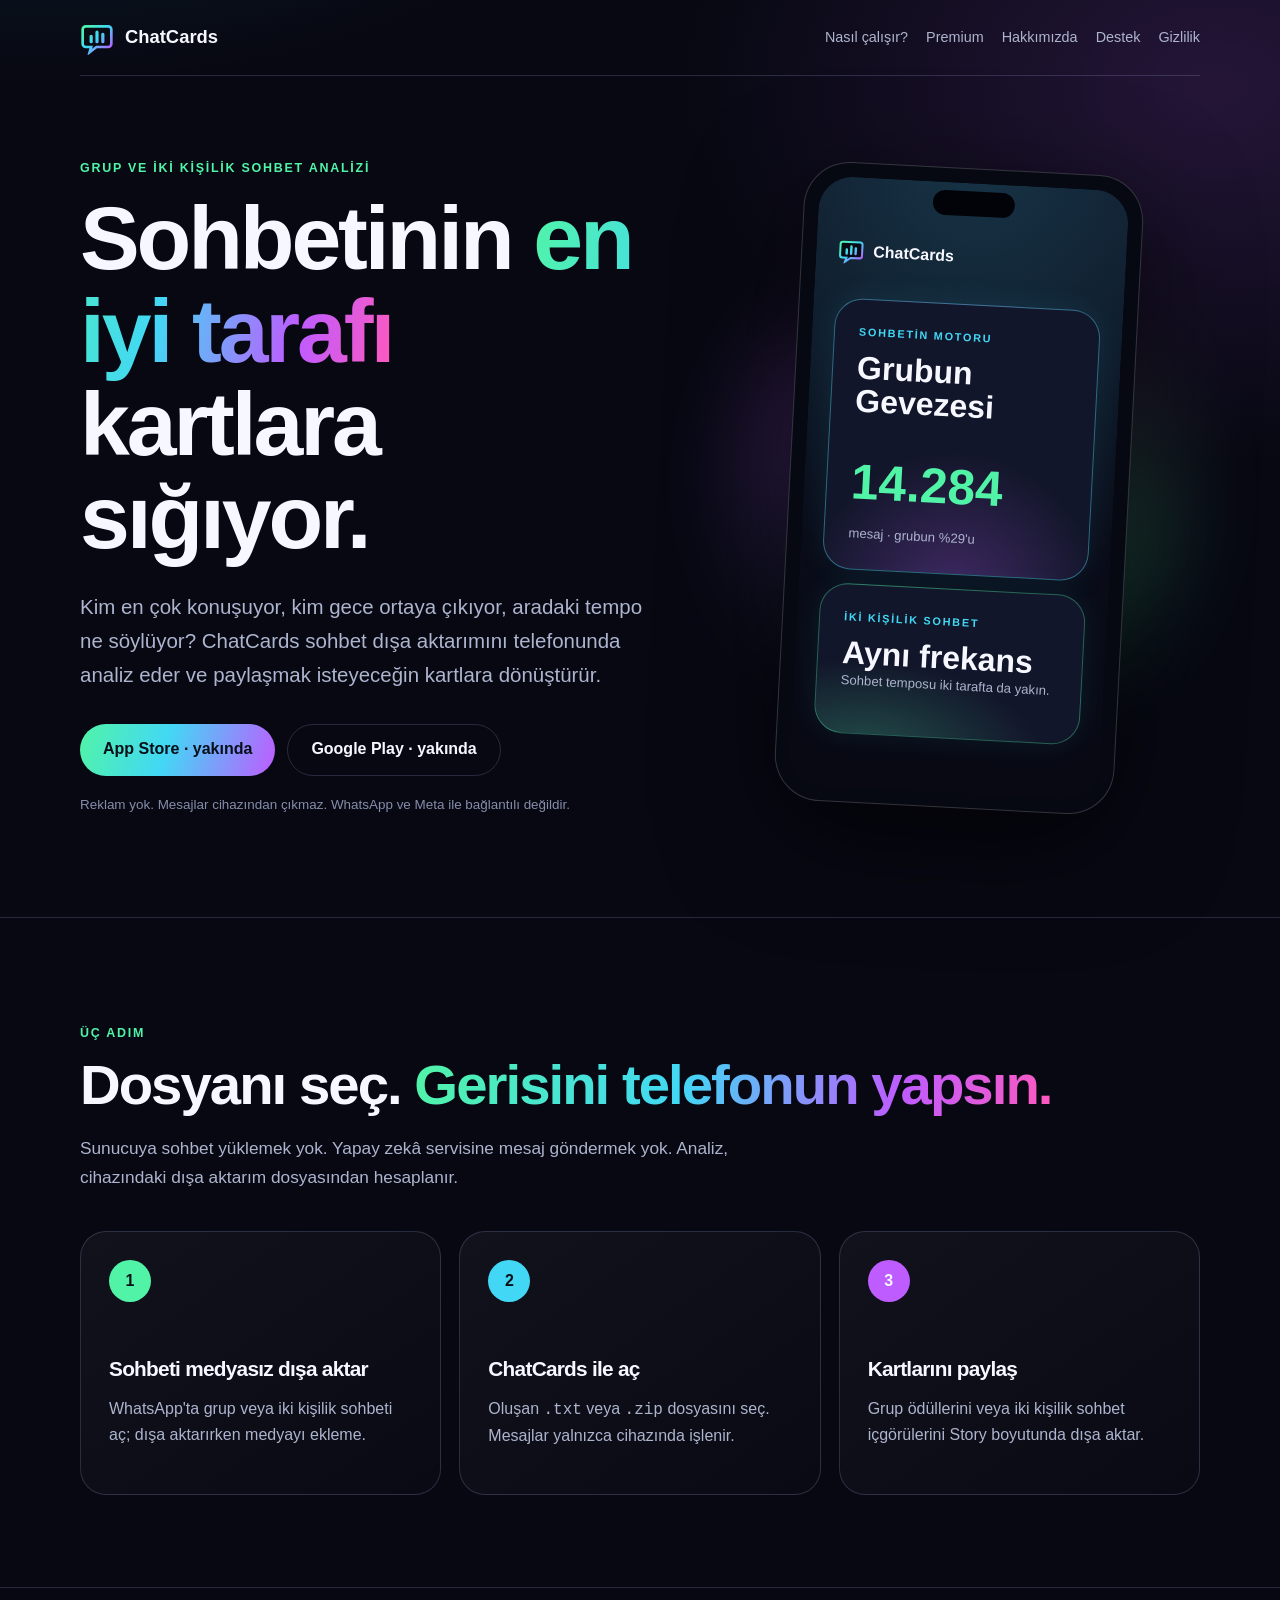
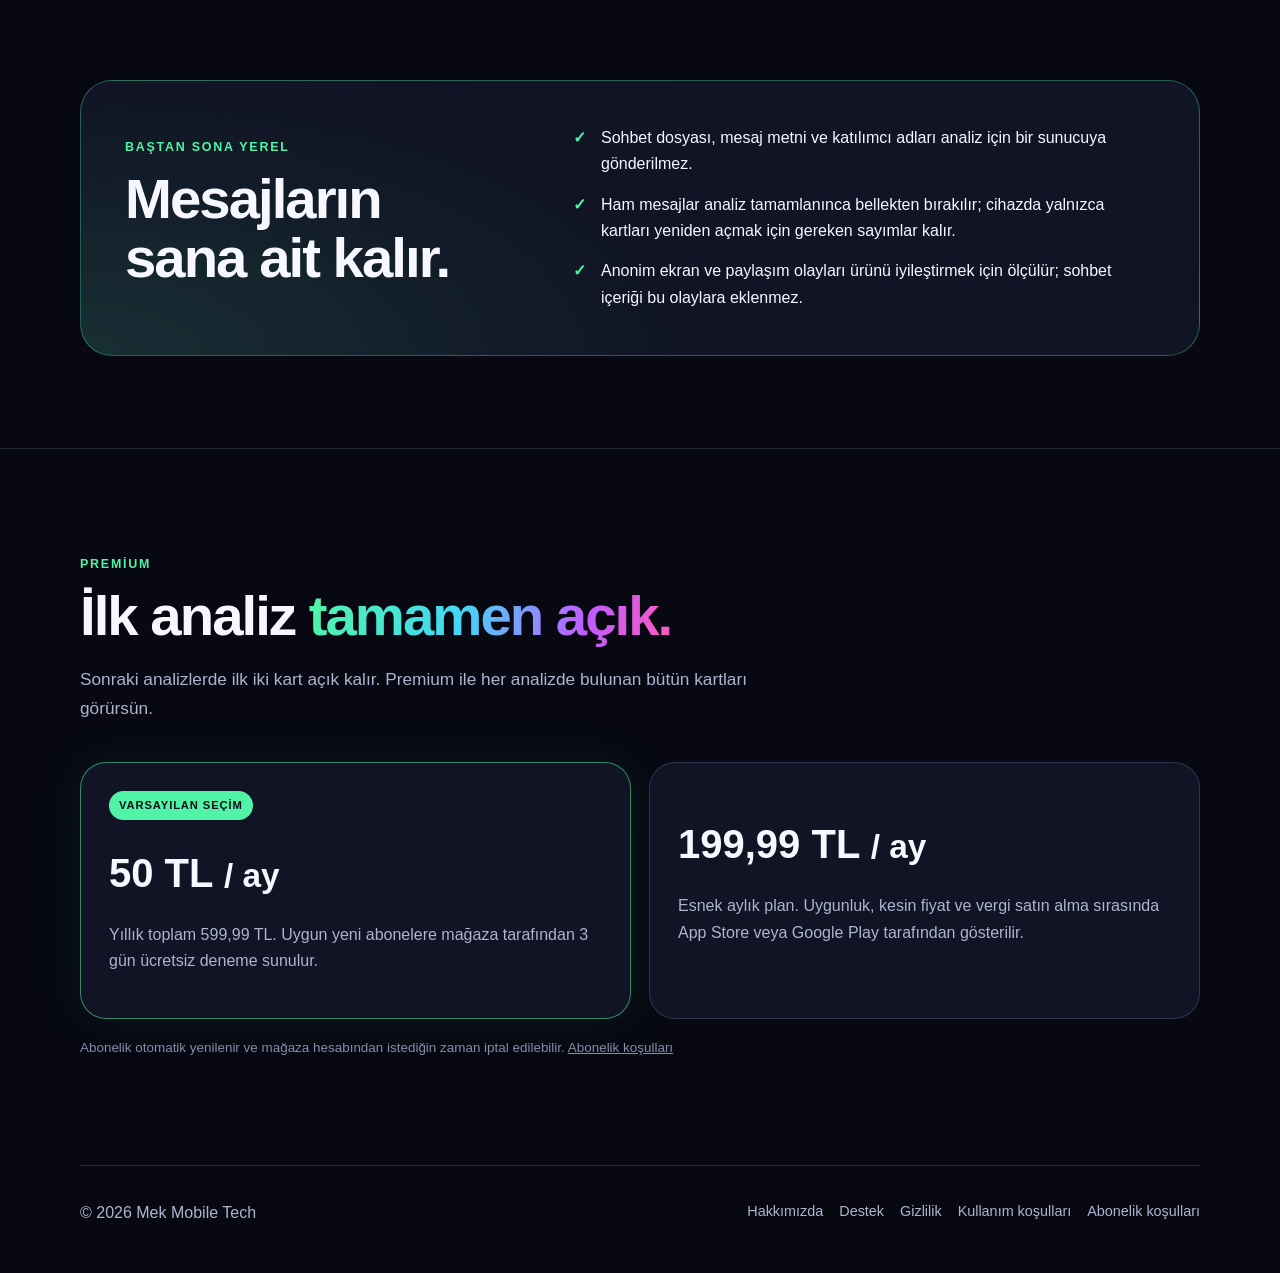
==== index.html @ d971bbd3 "Finalize ChatCards public release pages" ====
<!doctype html>
<html lang="tr">
<head>
  <meta charset="utf-8">
  <meta name="viewport" content="width=device-width,initial-scale=1">
  <title>ChatCards — Sohbetinden paylaşılabilir analiz kartları</title>
  <meta name="description" content="WhatsApp grup ve iki kişilik sohbetlerini cihazında analiz et, eğlenceli kartlara dönüştür ve paylaş.">
  <link rel="icon" href="/favicon.svg" type="image/svg+xml">
  <link rel="stylesheet" href="/styles.css">
</head>
<body>
  <header class="shell nav">
    <a class="brand" href="/"><img src="/favicon.svg" alt=""><span>ChatCards</span></a>
    <nav class="nav-links" aria-label="Ana menü">
      <a href="#nasil">Nasıl çalışır?</a>
      <a href="#premium">Premium</a>
      <a href="/about/">Hakkımızda</a>
      <a href="/support/">Destek</a>
      <a href="/privacy/">Gizlilik</a>
    </nav>
  </header>

  <main>
    <section class="shell hero">
      <div>
        <p class="eyebrow">Grup ve iki kişilik sohbet analizi</p>
        <h1>Sohbetinin <span class="gradient-text">en iyi tarafı</span> kartlara sığıyor.</h1>
        <p class="lede">Kim en çok konuşuyor, kim gece ortaya çıkıyor, aradaki tempo ne söylüyor? ChatCards sohbet dışa aktarımını telefonunda analiz eder ve paylaşmak isteyeceğin kartlara dönüştürür.</p>
        <div class="actions">
          <span class="button" aria-disabled="true">App Store · yakında</span>
          <span class="button secondary" aria-disabled="true">Google Play · yakında</span>
        </div>
        <p class="fine">Reklam yok. Mesajlar cihazından çıkmaz. WhatsApp ve Meta ile bağlantılı değildir.</p>
      </div>

      <div class="phone-stage" aria-label="ChatCards kartlarının temsili arayüz önizlemesi">
        <div class="phone">
          <div class="screen">
            <div class="status"></div>
            <div class="mini-brand"><img src="/favicon.svg" alt=""><span>ChatCards</span></div>
            <div class="card-stack">
              <div class="story-card">
                <div class="story-overline">Sohbetin motoru</div>
                <div class="story-title">Grubun<br>Gevezesi</div>
                <div class="story-number">14.284</div>
                <div class="story-note">mesaj · grubun %29'u</div>
              </div>
              <div class="story-card alt">
                <div class="story-overline">İki kişilik sohbet</div>
                <div class="story-title">Aynı frekans</div>
                <div class="story-note">Sohbet temposu iki tarafta da yakın.</div>
              </div>
            </div>
          </div>
        </div>
      </div>
    </section>

    <section id="nasil" class="section">
      <div class="shell">
        <p class="eyebrow">Üç adım</p>
        <h2>Dosyanı seç. <span class="gradient-text">Gerisini telefonun yapsın.</span></h2>
        <p class="section-intro">Sunucuya sohbet yüklemek yok. Yapay zekâ servisine mesaj göndermek yok. Analiz, cihazındaki dışa aktarım dosyasından hesaplanır.</p>
        <div class="grid-3">
          <article class="feature"><div class="num">1</div><h3>Sohbeti medyasız dışa aktar</h3><p>WhatsApp'ta grup veya iki kişilik sohbeti aç; dışa aktarırken medyayı ekleme.</p></article>
          <article class="feature"><div class="num">2</div><h3>ChatCards ile aç</h3><p>Oluşan <code>.txt</code> veya <code>.zip</code> dosyasını seç. Mesajlar yalnızca cihazında işlenir.</p></article>
          <article class="feature"><div class="num">3</div><h3>Kartlarını paylaş</h3><p>Grup ödüllerini veya iki kişilik sohbet içgörülerini Story boyutunda dışa aktar.</p></article>
        </div>
      </div>
    </section>

    <section class="section">
      <div class="shell privacy-banner">
        <div><p class="eyebrow">Baştan sona yerel</p><h2>Mesajların sana ait kalır.</h2></div>
        <ul class="privacy-points">
          <li>Sohbet dosyası, mesaj metni ve katılımcı adları analiz için bir sunucuya gönderilmez.</li>
          <li>Ham mesajlar analiz tamamlanınca bellekten bırakılır; cihazda yalnızca kartları yeniden açmak için gereken sayımlar kalır.</li>
          <li>Anonim ekran ve paylaşım olayları ürünü iyileştirmek için ölçülür; sohbet içeriği bu olaylara eklenmez.</li>
        </ul>
      </div>
    </section>

    <section id="premium" class="section">
      <div class="shell">
        <p class="eyebrow">Premium</p>
        <h2>İlk analiz <span class="gradient-text">tamamen açık.</span></h2>
        <p class="section-intro">Sonraki analizlerde ilk iki kart açık kalır. Premium ile her analizde bulunan bütün kartları görürsün.</p>
        <div class="price-box">
          <article class="plan recommended"><span class="tag">Varsayılan seçim</span><div class="price">50 TL <small>/ ay</small></div><p class="price-copy">Yıllık toplam 599,99 TL. Uygun yeni abonelere mağaza tarafından 3 gün ücretsiz deneme sunulur.</p></article>
          <article class="plan"><div class="price">199,99 TL <small>/ ay</small></div><p class="price-copy">Esnek aylık plan. Uygunluk, kesin fiyat ve vergi satın alma sırasında App Store veya Google Play tarafından gösterilir.</p></article>
        </div>
        <p class="fine">Abonelik otomatik yenilenir ve mağaza hesabından istediğin zaman iptal edilebilir. <a href="/subscription-terms/">Abonelik koşulları</a></p>
      </div>
    </section>
  </main>

  <footer class="shell footer">
    <span>© 2026 Mek Mobile Tech</span>
    <div class="footer-links"><a href="/about/">Hakkımızda</a><a href="/support/">Destek</a><a href="/privacy/">Gizlilik</a><a href="/terms/">Kullanım koşulları</a><a href="/subscription-terms/">Abonelik koşulları</a></div>
  </footer>
</body>
</html>
---- styles.css ----
:root {
  color-scheme: dark;
  --bg: #070812;
  --surface: #101424;
  --surface-2: #161b30;
  --ink: #f7f8ff;
  --muted: #adb4ce;
  --line: rgba(167, 180, 232, 0.2);
  --green: #51f4a7;
  --cyan: #42d8f5;
  --purple: #be5cff;
  --pink: #ff59bd;
  --orange: #ff9b51;
  --max: 1120px;
}

* { box-sizing: border-box; }
html { scroll-behavior: smooth; }
body {
  margin: 0;
  min-width: 320px;
  background:
    radial-gradient(60rem 36rem at 5% -10%, rgba(66, 216, 245, .16), transparent 64%),
    radial-gradient(54rem 38rem at 95% 3%, rgba(190, 92, 255, .16), transparent 62%),
    var(--bg);
  color: var(--ink);
  font-family: Inter, ui-sans-serif, -apple-system, BlinkMacSystemFont, "Segoe UI", sans-serif;
  font-size: 16px;
  line-height: 1.65;
}
a { color: inherit; }
img { max-width: 100%; display: block; }
.shell { width: min(calc(100% - 40px), var(--max)); margin: 0 auto; }
.nav {
  min-height: 76px;
  display: flex;
  align-items: center;
  justify-content: space-between;
  gap: 24px;
  border-bottom: 1px solid var(--line);
}
.brand { display: inline-flex; align-items: center; gap: 11px; text-decoration: none; font-weight: 850; font-size: 1.15rem; }
.brand img { width: 34px; height: 34px; border-radius: 9px; }
.nav-links { display: flex; flex-wrap: wrap; justify-content: flex-end; gap: 18px; }
.nav-links a, .footer a { color: var(--muted); text-decoration: none; font-size: .9rem; }
.nav-links a:hover, .footer a:hover { color: var(--ink); }
.hero { min-height: 680px; display: grid; grid-template-columns: 1.08fr .92fr; align-items: center; gap: 70px; padding: 70px 0 88px; }
.eyebrow { color: var(--green); text-transform: uppercase; letter-spacing: .14em; font-weight: 800; font-size: .78rem; }
h1, h2, h3 { margin: 0; line-height: 1.04; letter-spacing: -.035em; }
h1 { max-width: 760px; font-size: clamp(3.15rem, 7vw, 6.8rem); }
h2 { font-size: clamp(2.25rem, 4.4vw, 4.5rem); }
h3 { font-size: 1.3rem; }
.gradient-text { background: linear-gradient(100deg, var(--green), var(--cyan) 42%, var(--purple) 76%, var(--pink)); color: transparent; -webkit-background-clip: text; background-clip: text; }
.lede { max-width: 650px; margin: 26px 0 32px; color: var(--muted); font-size: clamp(1.08rem, 1.8vw, 1.28rem); }
.actions { display: flex; flex-wrap: wrap; gap: 12px; }
.button { display: inline-flex; align-items: center; justify-content: center; min-height: 52px; padding: 0 23px; border-radius: 999px; text-decoration: none; font-weight: 800; background: linear-gradient(105deg, var(--green), var(--cyan) 44%, var(--purple)); color: #071018; }
.button.secondary { color: var(--ink); background: transparent; border: 1px solid var(--line); }
.fine { margin-top: 18px; color: #858daa; font-size: .84rem; }
.phone-stage { position: relative; display: grid; place-items: center; min-height: 540px; }
.phone-stage::before { content: ""; position: absolute; width: 88%; aspect-ratio: 1; border-radius: 50%; background: conic-gradient(from 120deg, rgba(81,244,167,.45), rgba(66,216,245,.12), rgba(190,92,255,.5), rgba(255,89,189,.18), rgba(81,244,167,.45)); filter: blur(48px); opacity: .58; }
.phone { position: relative; width: min(340px, 84vw); padding: 14px; border: 1px solid rgba(255,255,255,.18); border-radius: 46px; background: #060812; box-shadow: 0 32px 110px rgba(0,0,0,.58); transform: rotate(3deg); }
.screen { min-height: 610px; border-radius: 34px; overflow: hidden; padding: 32px 22px 22px; background: radial-gradient(120% 70% at 50% -5%, rgba(66,216,245,.18), transparent), linear-gradient(180deg, #0d1020, #080913); }
.status { width: 82px; height: 25px; border-radius: 20px; margin: -24px auto 28px; background: #020309; }
.mini-brand { display: flex; align-items: center; gap: 9px; font-weight: 850; }
.mini-brand img { width: 26px; height: 26px; border-radius: 7px; }
.card-stack { margin-top: 34px; display: grid; gap: 14px; }
.story-card { min-height: 210px; padding: 24px; border: 1px solid rgba(82,220,244,.42); border-radius: 28px; background: radial-gradient(90% 90% at 50% 110%, rgba(190,92,255,.28), transparent 62%), #12162a; box-shadow: 0 0 32px rgba(66,216,245,.09); }
.story-card.alt { min-height: 150px; border-color: rgba(81,244,167,.34); background: radial-gradient(100% 90% at 20% 110%, rgba(81,244,167,.24), transparent 66%), #12162a; }
.story-overline { color: var(--cyan); text-transform: uppercase; font-size: .68rem; letter-spacing: .16em; font-weight: 800; }
.story-title { margin-top: 10px; font-weight: 900; font-size: 2rem; line-height: 1.02; }
.story-number { margin-top: 24px; font-size: 3.1rem; font-weight: 900; color: var(--green); }
.story-note { color: var(--muted); font-size: .82rem; }
.section { padding: 92px 0; border-top: 1px solid var(--line); }
.section-intro { max-width: 700px; color: var(--muted); font-size: 1.08rem; margin: 20px 0 40px; }
.grid-3 { display: grid; grid-template-columns: repeat(3, 1fr); gap: 18px; }
.feature { min-height: 260px; padding: 28px; border: 1px solid var(--line); border-radius: 26px; background: linear-gradient(145deg, rgba(255,255,255,.045), rgba(255,255,255,.012)); }
.num { display: grid; place-items: center; width: 42px; height: 42px; margin-bottom: 56px; border-radius: 50%; color: #081018; font-weight: 900; background: var(--green); }
.feature:nth-child(2) .num { background: var(--cyan); }
.feature:nth-child(3) .num { background: var(--purple); color: var(--ink); }
.feature p, .price-copy { color: var(--muted); }
.privacy-banner { display: grid; grid-template-columns: .8fr 1.2fr; gap: 60px; align-items: start; padding: 44px; border: 1px solid rgba(81,244,167,.34); border-radius: 32px; background: radial-gradient(90% 160% at 0 100%, rgba(81,244,167,.12), transparent 60%), var(--surface); }
.privacy-points { margin: 0; padding: 0; list-style: none; display: grid; gap: 14px; }
.privacy-points li { padding-left: 28px; position: relative; }
.privacy-points li::before { content: "✓"; position: absolute; left: 0; color: var(--green); font-weight: 900; }
.price-box { display: grid; grid-template-columns: 1fr 1fr; gap: 18px; margin-top: 36px; }
.plan { padding: 28px; border-radius: 26px; border: 1px solid var(--line); background: var(--surface); }
.plan.recommended { border-color: rgba(81,244,167,.52); box-shadow: 0 0 50px rgba(81,244,167,.08); }
.tag { display: inline-block; padding: 5px 10px; border-radius: 999px; color: #071018; background: var(--green); font-size: .7rem; font-weight: 900; text-transform: uppercase; letter-spacing: .08em; }
.price { margin: 20px 0 4px; font-size: 2.5rem; font-weight: 900; }
.legal { width: min(calc(100% - 40px), 780px); margin: 0 auto; padding: 78px 0 110px; }
.legal h1 { font-size: clamp(2.6rem, 7vw, 5rem); }
.legal h2 { margin-top: 54px; font-size: 1.65rem; }
.legal h3 { margin-top: 32px; font-size: 1.15rem; }
.legal p, .legal li { color: #c5caDC; }
.legal .meta { color: var(--muted); margin: 16px 0 40px; }
.legal .notice { padding: 18px 20px; border-radius: 16px; border: 1px solid rgba(255,155,81,.45); background: rgba(255,155,81,.08); color: #ffd8bc; }
.legal table { width: 100%; border-collapse: collapse; margin: 20px 0; }
.legal th, .legal td { padding: 12px; border: 1px solid var(--line); text-align: left; vertical-align: top; }
.footer { display: flex; justify-content: space-between; gap: 30px; padding: 34px 0 48px; border-top: 1px solid var(--line); color: var(--muted); }
.footer-links { display: flex; flex-wrap: wrap; gap: 16px; }

@media (max-width: 820px) {
  .hero { grid-template-columns: 1fr; gap: 28px; padding-top: 54px; }
  .phone-stage { min-height: 500px; }
  .grid-3, .price-box, .privacy-banner { grid-template-columns: 1fr; }
  .privacy-banner { gap: 24px; padding: 30px; }
}
@media (max-width: 620px) {
  .shell { width: min(calc(100% - 28px), var(--max)); }
  .nav { align-items: flex-start; padding: 18px 0; }
  .nav-links { gap: 10px 14px; }
  .nav-links a:nth-child(-n+2) { display: none; }
  h1 { font-size: clamp(3rem, 15vw, 4.8rem); }
  .hero { padding-bottom: 64px; }
  .screen { min-height: 570px; }
  .section { padding: 70px 0; }
  .footer { flex-direction: column; }
}
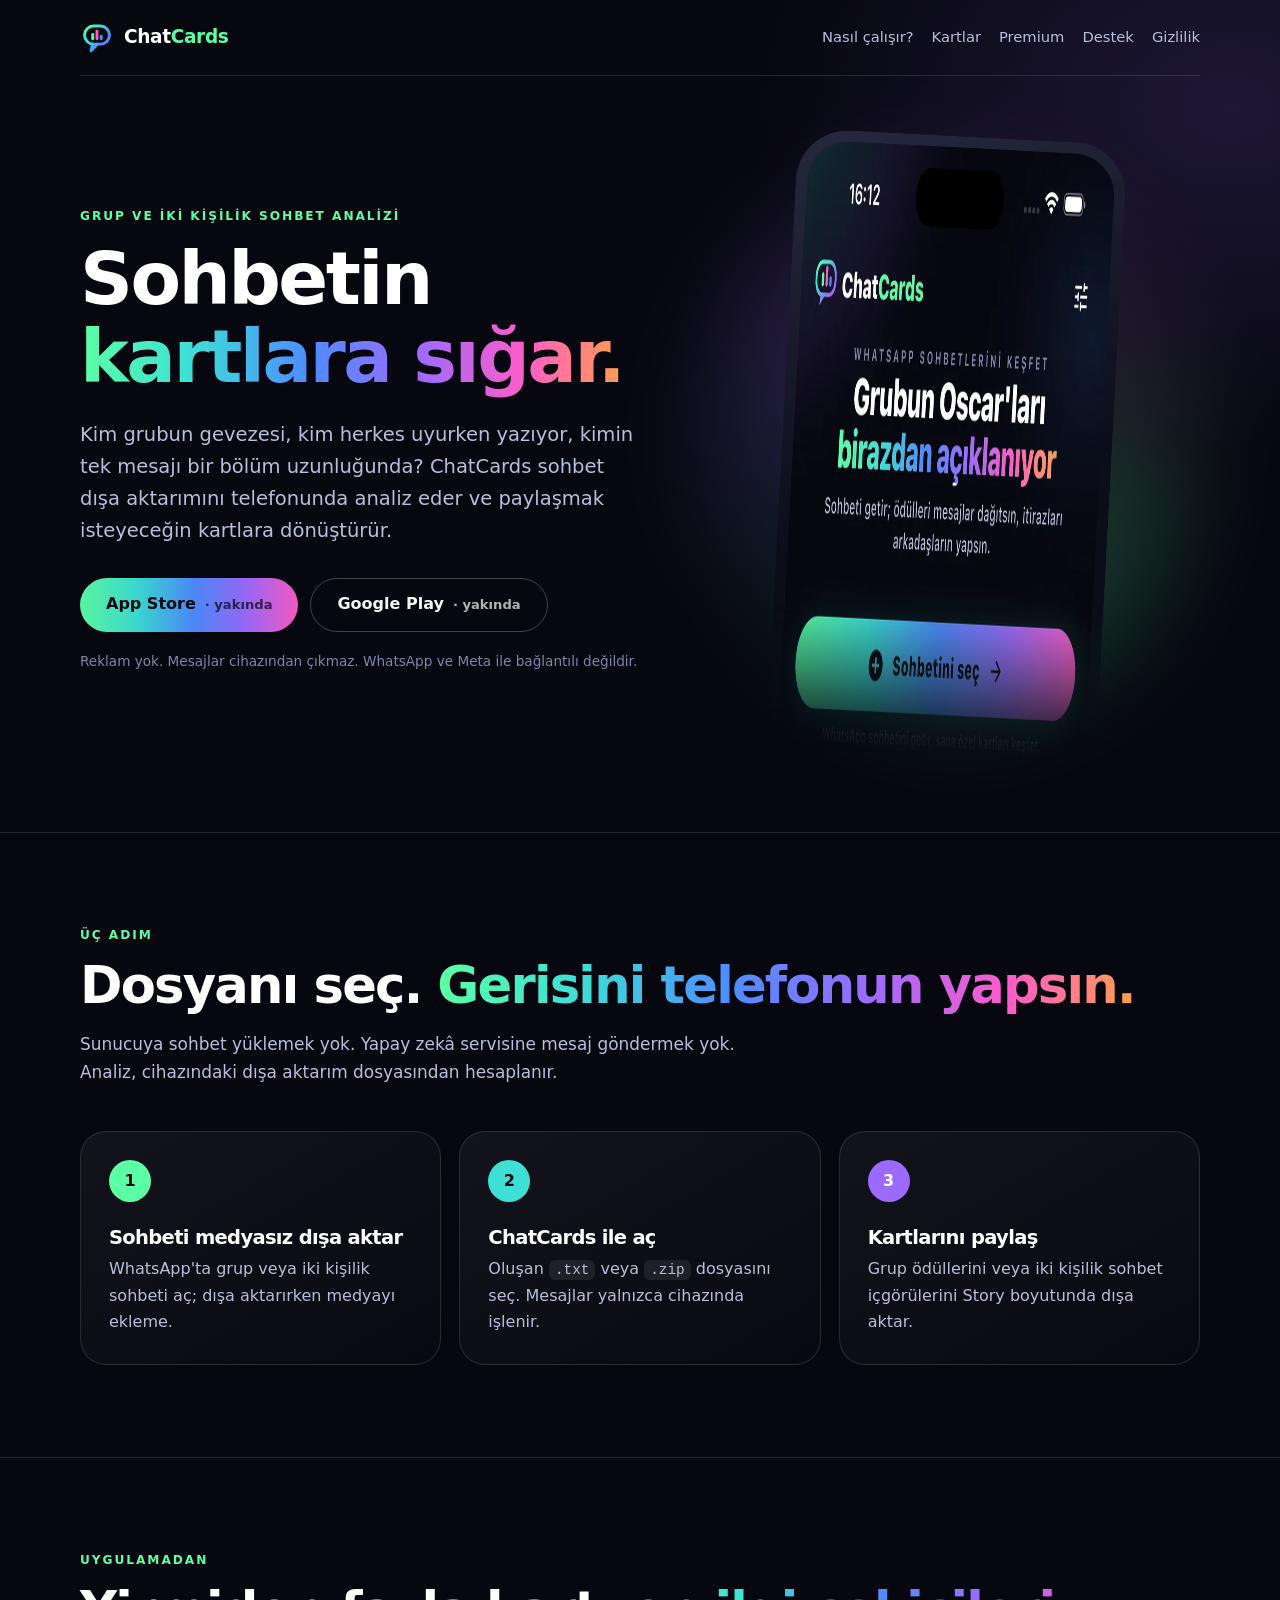
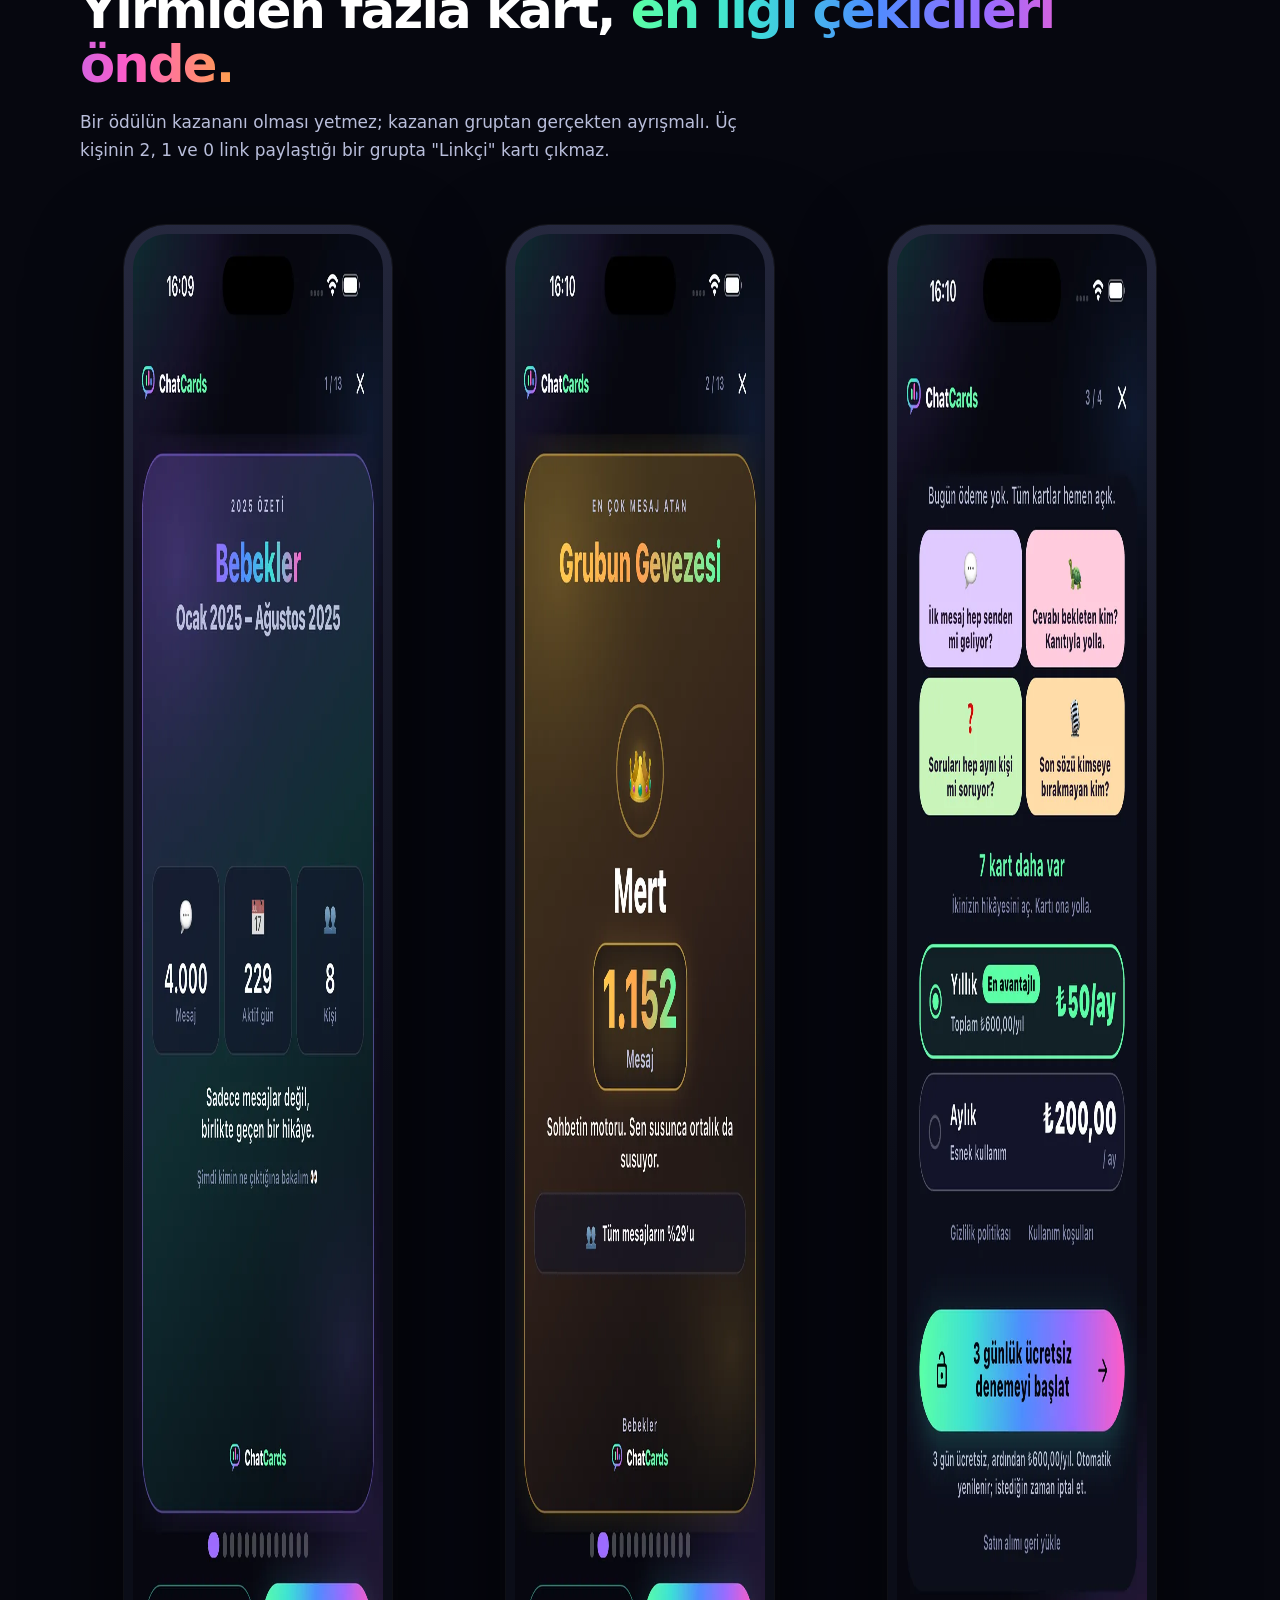
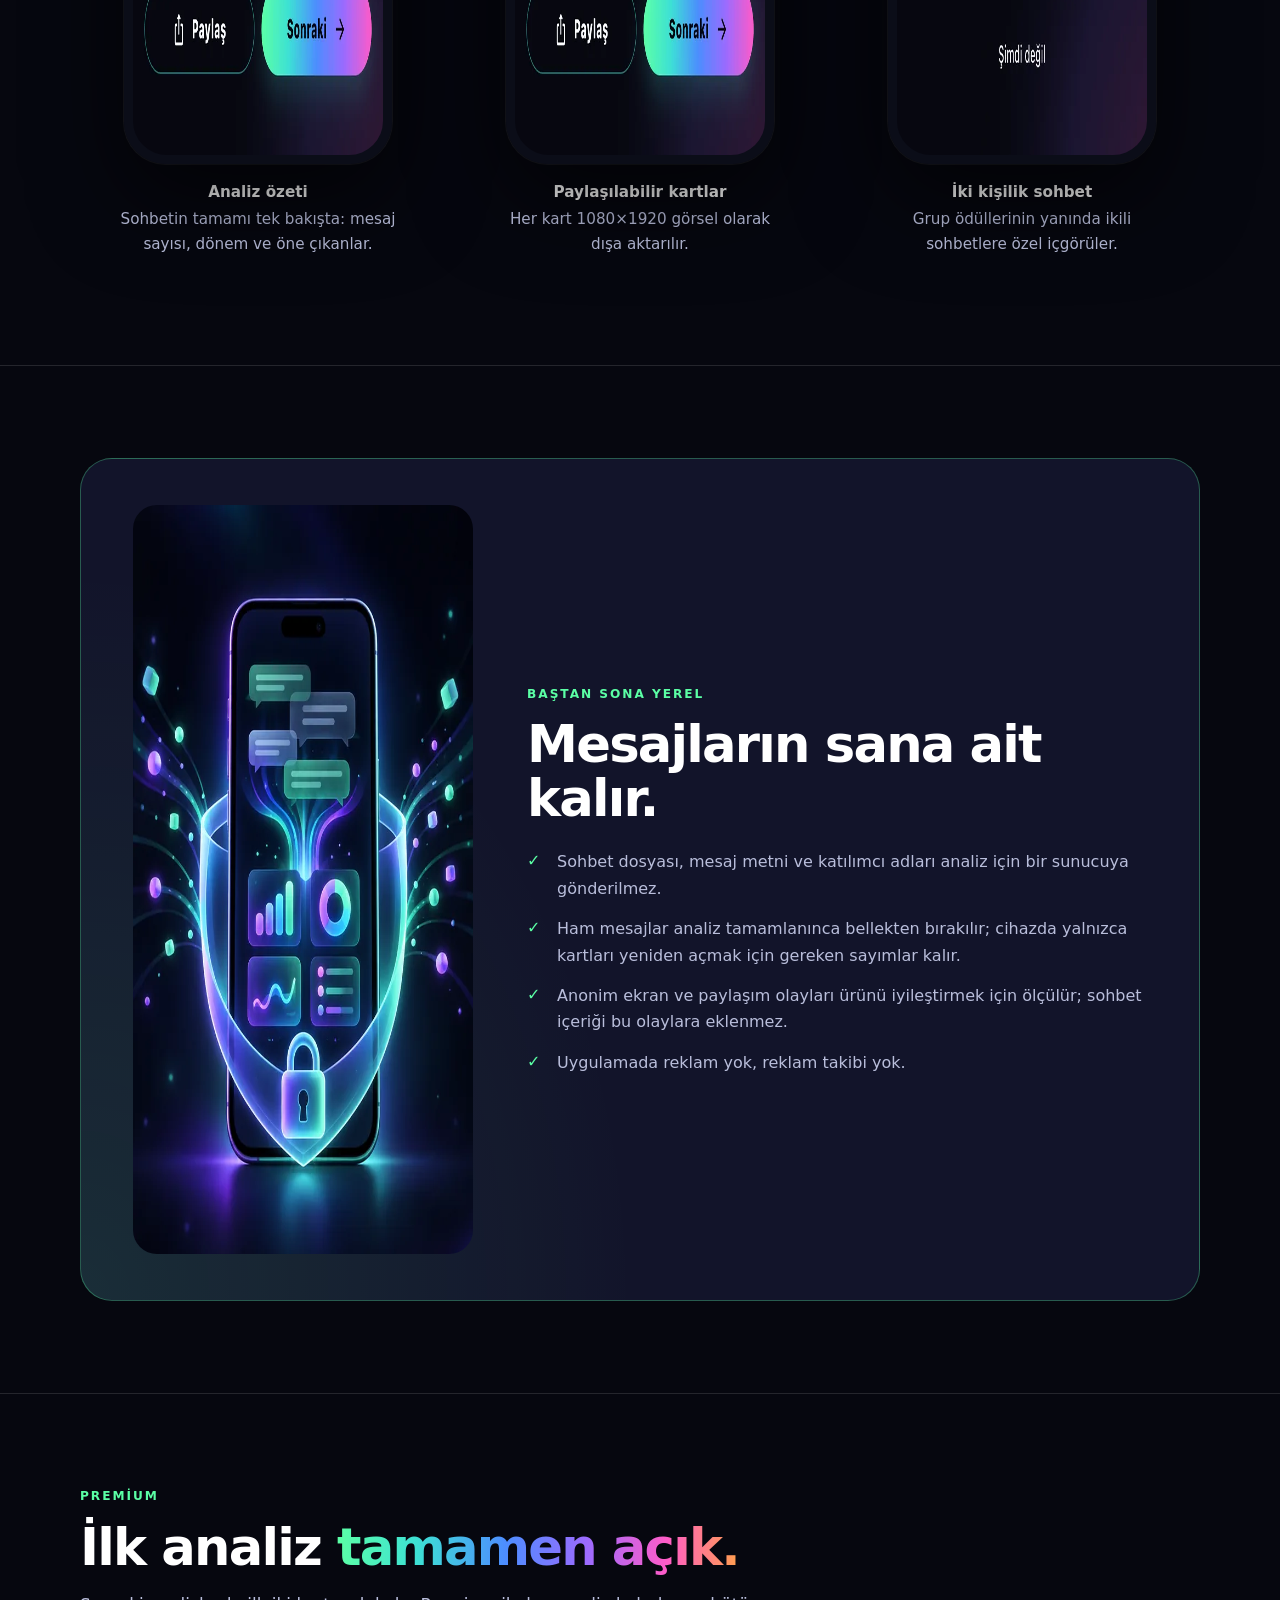
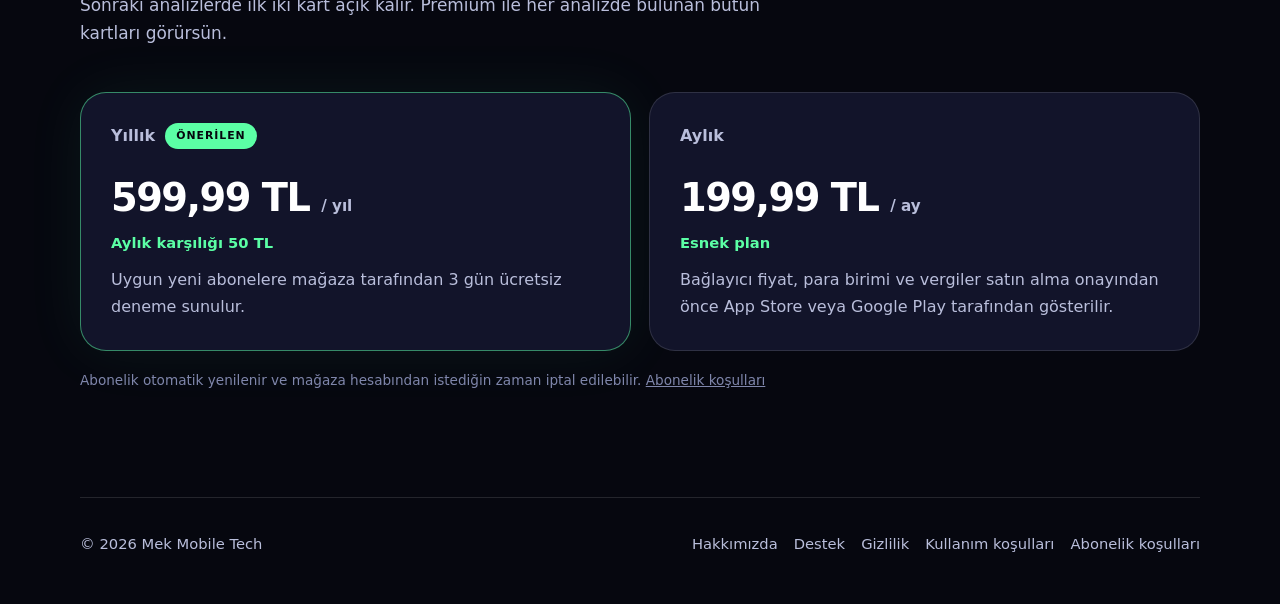
==== commit bbbfa01d: "Fix broken asset paths and align site with product identity Sayfalar stil ve favicon'u kök-mutlak yo" ====
--- a/index.html
+++ b/index.html
@@ -3,20 +3,36 @@
 <head>
   <meta charset="utf-8">
   <meta name="viewport" content="width=device-width,initial-scale=1">
-  <title>ChatCards — Sohbetinden paylaşılabilir analiz kartları</title>
-  <meta name="description" content="WhatsApp grup ve iki kişilik sohbetlerini cihazında analiz et, eğlenceli kartlara dönüştür ve paylaş.">
-  <link rel="icon" href="/favicon.svg" type="image/svg+xml">
-  <link rel="stylesheet" href="/styles.css">
+  <title>ChatCards — Sohbetin kartlara sığar</title>
+  <meta name="description" content="Grup ve iki kişilik WhatsApp sohbetlerini cihazında analiz et, paylaşılabilir kartlara dönüştür. Mesajlar telefonundan çıkmaz.">
+  <link rel="canonical" href="https://emrekaramustafa.github.io/chatcards-site/">
+  <link rel="icon" href="favicon.svg" type="image/svg+xml">
+  <link rel="apple-touch-icon" href="apple-touch-icon.png">
+  <link rel="stylesheet" href="styles.css">
+  <meta name="theme-color" content="#06070F">
+  <meta property="og:type" content="website">
+  <meta property="og:site_name" content="ChatCards">
+  <meta property="og:title" content="ChatCards — Sohbetin kartlara sığar">
+  <meta property="og:description" content="Grup ve iki kişilik WhatsApp sohbetlerini cihazında analiz et, paylaşılabilir kartlara dönüştür. Mesajlar telefonundan çıkmaz.">
+  <meta property="og:url" content="https://emrekaramustafa.github.io/chatcards-site/">
+  <meta property="og:image" content="https://emrekaramustafa.github.io/chatcards-site/img/og.jpg">
+  <meta property="og:image:width" content="1200">
+  <meta property="og:image:height" content="630">
+  <meta property="og:locale" content="tr_TR">
+  <meta name="twitter:card" content="summary_large_image">
+  <meta name="twitter:title" content="ChatCards — Sohbetin kartlara sığar">
+  <meta name="twitter:description" content="Sohbetini cihazında analiz et, kartlarını paylaş. Mesajlar telefonundan çıkmaz.">
+  <meta name="twitter:image" content="https://emrekaramustafa.github.io/chatcards-site/img/og.jpg">
 </head>
 <body>
   <header class="shell nav">
-    <a class="brand" href="/"><img src="/favicon.svg" alt=""><span>ChatCards</span></a>
+    <a class="brand" href="./"><img src="favicon.svg" alt=""><span>Chat<span class="c2">Cards</span></span></a>
     <nav class="nav-links" aria-label="Ana menü">
       <a href="#nasil">Nasıl çalışır?</a>
+      <a href="#kartlar">Kartlar</a>
       <a href="#premium">Premium</a>
-      <a href="/about/">Hakkımızda</a>
-      <a href="/support/">Destek</a>
-      <a href="/privacy/">Gizlilik</a>
+      <a href="support/">Destek</a>
+      <a href="privacy/">Gizlilik</a>
     </nav>
   </header>
 
@@ -24,34 +40,18 @@
     <section class="shell hero">
       <div>
         <p class="eyebrow">Grup ve iki kişilik sohbet analizi</p>
-        <h1>Sohbetinin <span class="gradient-text">en iyi tarafı</span> kartlara sığıyor.</h1>
-        <p class="lede">Kim en çok konuşuyor, kim gece ortaya çıkıyor, aradaki tempo ne söylüyor? ChatCards sohbet dışa aktarımını telefonunda analiz eder ve paylaşmak isteyeceğin kartlara dönüştürür.</p>
+        <h1>Sohbetin <span class="gradient-text">kartlara sığar.</span></h1>
+        <p class="lede">Kim grubun gevezesi, kim herkes uyurken yazıyor, kimin tek mesajı bir bölüm uzunluğunda? ChatCards sohbet dışa aktarımını telefonunda analiz eder ve paylaşmak isteyeceğin kartlara dönüştürür.</p>
         <div class="actions">
-          <span class="button" aria-disabled="true">App Store · yakında</span>
-          <span class="button secondary" aria-disabled="true">Google Play · yakında</span>
+          <span class="button" aria-disabled="true">App Store <span class="sub">· yakında</span></span>
+          <span class="button secondary" aria-disabled="true">Google Play <span class="sub">· yakında</span></span>
         </div>
         <p class="fine">Reklam yok. Mesajlar cihazından çıkmaz. WhatsApp ve Meta ile bağlantılı değildir.</p>
       </div>
 
-      <div class="phone-stage" aria-label="ChatCards kartlarının temsili arayüz önizlemesi">
-        <div class="phone">
-          <div class="screen">
-            <div class="status"></div>
-            <div class="mini-brand"><img src="/favicon.svg" alt=""><span>ChatCards</span></div>
-            <div class="card-stack">
-              <div class="story-card">
-                <div class="story-overline">Sohbetin motoru</div>
-                <div class="story-title">Grubun<br>Gevezesi</div>
-                <div class="story-number">14.284</div>
-                <div class="story-note">mesaj · grubun %29'u</div>
-              </div>
-              <div class="story-card alt">
-                <div class="story-overline">İki kişilik sohbet</div>
-                <div class="story-title">Aynı frekans</div>
-                <div class="story-note">Sohbet temposu iki tarafta da yakın.</div>
-              </div>
-            </div>
-          </div>
+      <div class="device-stage">
+        <div class="device tilt">
+          <img src="img/home.webp" width="700" height="1521" alt="ChatCards ana ekranı: sohbet seçme düğmesi ve son analizler listesi" fetchpriority="high">
         </div>
       </div>
     </section>
@@ -69,14 +69,43 @@
       </div>
     </section>
 
+    <section id="kartlar" class="section">
+      <div class="shell">
+        <p class="eyebrow">Uygulamadan</p>
+        <h2>Yirmiden fazla kart, <span class="gradient-text">en ilgi çekicileri önde.</span></h2>
+        <p class="section-intro">Bir ödülün kazananı olması yetmez; kazanan gruptan gerçekten ayrışmalı. Üç kişinin 2, 1 ve 0 link paylaştığı bir grupta "Linkçi" kartı çıkmaz.</p>
+        <div class="shots">
+          <figure class="shot">
+            <div class="device"><img src="img/result.webp" width="700" height="1521" alt="Analiz özeti ekranı" loading="lazy"></div>
+            <figcaption class="shot-caption"><strong>Analiz özeti</strong>Sohbetin tamamı tek bakışta: mesaj sayısı, dönem ve öne çıkanlar.</figcaption>
+          </figure>
+          <figure class="shot">
+            <div class="device"><img src="img/card.webp" width="700" height="1521" alt="Grubun Gevezesi kartı" loading="lazy"></div>
+            <figcaption class="shot-caption"><strong>Paylaşılabilir kartlar</strong>Her kart 1080×1920 görsel olarak dışa aktarılır.</figcaption>
+          </figure>
+          <figure class="shot">
+            <div class="device"><img src="img/paywall.webp" width="700" height="1521" alt="ChatCards Premium ekranı" loading="lazy"></div>
+            <figcaption class="shot-caption"><strong>İki kişilik sohbet</strong>Grup ödüllerinin yanında ikili sohbetlere özel içgörüler.</figcaption>
+          </figure>
+        </div>
+      </div>
+    </section>
+
     <section class="section">
       <div class="shell privacy-banner">
-        <div><p class="eyebrow">Baştan sona yerel</p><h2>Mesajların sana ait kalır.</h2></div>
+        <div class="privacy-visual">
+          <img src="img/privacy-shield.webp" width="620" height="749" alt="Sohbet verisinin cihazda kaldığını anlatan görsel" loading="lazy">
+        </div>
+        <div>
+          <p class="eyebrow">Baştan sona yerel</p>
+          <h2>Mesajların sana ait kalır.</h2>
         <ul class="privacy-points">
           <li>Sohbet dosyası, mesaj metni ve katılımcı adları analiz için bir sunucuya gönderilmez.</li>
           <li>Ham mesajlar analiz tamamlanınca bellekten bırakılır; cihazda yalnızca kartları yeniden açmak için gereken sayımlar kalır.</li>
           <li>Anonim ekran ve paylaşım olayları ürünü iyileştirmek için ölçülür; sohbet içeriği bu olaylara eklenmez.</li>
-        </ul>
+          <li>Uygulamada reklam yok, reklam takibi yok.</li>
+          </ul>
+        </div>
       </div>
     </section>
 
@@ -85,18 +114,30 @@
         <p class="eyebrow">Premium</p>
         <h2>İlk analiz <span class="gradient-text">tamamen açık.</span></h2>
         <p class="section-intro">Sonraki analizlerde ilk iki kart açık kalır. Premium ile her analizde bulunan bütün kartları görürsün.</p>
-        <div class="price-box">
-          <article class="plan recommended"><span class="tag">Varsayılan seçim</span><div class="price">50 TL <small>/ ay</small></div><p class="price-copy">Yıllık toplam 599,99 TL. Uygun yeni abonelere mağaza tarafından 3 gün ücretsiz deneme sunulur.</p></article>
-          <article class="plan"><div class="price">199,99 TL <small>/ ay</small></div><p class="price-copy">Esnek aylık plan. Uygunluk, kesin fiyat ve vergi satın alma sırasında App Store veya Google Play tarafından gösterilir.</p></article>
+        <div>
+            <div class="price-box">
+              <article class="plan recommended">
+                <div class="plan-name">Yıllık <span class="tag">Önerilen</span></div>
+                <div class="price">599,99 TL <small>/ yıl</small></div>
+                <p class="price-note">Aylık karşılığı 50 TL</p>
+                <p class="price-copy">Uygun yeni abonelere mağaza tarafından 3 gün ücretsiz deneme sunulur.</p>
+              </article>
+              <article class="plan">
+                <div class="plan-name">Aylık</div>
+                <div class="price">199,99 TL <small>/ ay</small></div>
+                <p class="price-note">Esnek plan</p>
+                <p class="price-copy">Bağlayıcı fiyat, para birimi ve vergiler satın alma onayından önce App Store veya Google Play tarafından gösterilir.</p>
+              </article>
+            </div>
+          <p class="fine">Abonelik otomatik yenilenir ve mağaza hesabından istediğin zaman iptal edilebilir. <a href="subscription-terms/">Abonelik koşulları</a></p>
         </div>
-        <p class="fine">Abonelik otomatik yenilenir ve mağaza hesabından istediğin zaman iptal edilebilir. <a href="/subscription-terms/">Abonelik koşulları</a></p>
       </div>
     </section>
   </main>
 
   <footer class="shell footer">
     <span>© 2026 Mek Mobile Tech</span>
-    <div class="footer-links"><a href="/about/">Hakkımızda</a><a href="/support/">Destek</a><a href="/privacy/">Gizlilik</a><a href="/terms/">Kullanım koşulları</a><a href="/subscription-terms/">Abonelik koşulları</a></div>
+    <div class="footer-links"><a href="about/">Hakkımızda</a><a href="support/">Destek</a><a href="privacy/">Gizlilik</a><a href="terms/">Kullanım koşulları</a><a href="subscription-terms/">Abonelik koşulları</a></div>
   </footer>
 </body>
 </html>
--- a/styles.css
+++ b/styles.css
@@ -1,36 +1,51 @@
+/* ChatCards — uygulama ile aynı renk ve gradient token'ları.
+   Kaynak: lib/core/theme/app_colors.dart + app_gradients.dart */
 :root {
   color-scheme: dark;
-  --bg: #070812;
-  --surface: #101424;
-  --surface-2: #161b30;
-  --ink: #f7f8ff;
-  --muted: #adb4ce;
-  --line: rgba(167, 180, 232, 0.2);
-  --green: #51f4a7;
-  --cyan: #42d8f5;
-  --purple: #be5cff;
-  --pink: #ff59bd;
-  --orange: #ff9b51;
+  --bg: #06070F;
+  --bg-elevated: #0C0E1C;
+  --surface: #12142A;
+  --surface-2: #1B1E3A;
+  --ink: #FFFFFF;
+  --muted: #B9BEDB;
+  --dim: #7F86AB;
+  --line: rgba(255, 255, 255, .12);
+  --line-strong: rgba(255, 255, 255, .25);
+  --green: #5BFFA5;
+  --turquoise: #3DE0D5;
+  --blue: #4D8DFF;
+  --purple: #9B6BFF;
+  --magenta: #FF5CC8;
+  --orange: #FF9F4D;
+  --gold: #FFC94D;
+  --cta: linear-gradient(90deg, #5BFFA5, #3DE0D5 26%, #4D8DFF 52%, #9B6BFF 76%, #FF5CC8);
+  --headline: linear-gradient(90deg, #5BFFA5, #3DE0D5 20%, #4D8DFF 42%, #9B6BFF 62%, #FF5CC8 82%, #FF9F4D);
   --max: 1120px;
 }
 
 * { box-sizing: border-box; }
-html { scroll-behavior: smooth; }
+html { scroll-behavior: smooth; -webkit-text-size-adjust: 100%; overflow-x: hidden; }
 body {
   margin: 0;
   min-width: 320px;
   background:
-    radial-gradient(60rem 36rem at 5% -10%, rgba(66, 216, 245, .16), transparent 64%),
-    radial-gradient(54rem 38rem at 95% 3%, rgba(190, 92, 255, .16), transparent 62%),
+    radial-gradient(52rem 34rem at 6% -8%, rgba(91, 255, 165, .13), transparent 62%),
+    radial-gradient(50rem 36rem at 96% 2%, rgba(155, 107, 255, .16), transparent 60%),
     var(--bg);
   color: var(--ink);
-  font-family: Inter, ui-sans-serif, -apple-system, BlinkMacSystemFont, "Segoe UI", sans-serif;
+  font-family: -apple-system, BlinkMacSystemFont, "SF Pro Display", "SF Pro Text",
+    "Segoe UI", Roboto, Inter, system-ui, sans-serif;
   font-size: 16px;
   line-height: 1.65;
+  -webkit-font-smoothing: antialiased;
 }
 a { color: inherit; }
 img { max-width: 100%; display: block; }
+:focus-visible { outline: 2px solid var(--turquoise); outline-offset: 3px; border-radius: 6px; }
+
 .shell { width: min(calc(100% - 40px), var(--max)); margin: 0 auto; }
+
+/* Başlık ve gezinme */
 .nav {
   min-height: 76px;
   display: flex;
@@ -39,81 +54,123 @@
   gap: 24px;
   border-bottom: 1px solid var(--line);
 }
-.brand { display: inline-flex; align-items: center; gap: 11px; text-decoration: none; font-weight: 850; font-size: 1.15rem; }
-.brand img { width: 34px; height: 34px; border-radius: 9px; }
+.brand { display: inline-flex; align-items: center; gap: 10px; text-decoration: none; font-weight: 800; font-size: 1.16rem; letter-spacing: -.02em; }
+.brand img { width: 34px; height: 34px; border-radius: 10px; }
+.brand .c2 { color: var(--green); }
 .nav-links { display: flex; flex-wrap: wrap; justify-content: flex-end; gap: 18px; }
-.nav-links a, .footer a { color: var(--muted); text-decoration: none; font-size: .9rem; }
+.nav-links a, .footer a { color: var(--muted); text-decoration: none; font-size: .92rem; }
 .nav-links a:hover, .footer a:hover { color: var(--ink); }
-.hero { min-height: 680px; display: grid; grid-template-columns: 1.08fr .92fr; align-items: center; gap: 70px; padding: 70px 0 88px; }
-.eyebrow { color: var(--green); text-transform: uppercase; letter-spacing: .14em; font-weight: 800; font-size: .78rem; }
-h1, h2, h3 { margin: 0; line-height: 1.04; letter-spacing: -.035em; }
-h1 { max-width: 760px; font-size: clamp(3.15rem, 7vw, 6.8rem); }
-h2 { font-size: clamp(2.25rem, 4.4vw, 4.5rem); }
-h3 { font-size: 1.3rem; }
-.gradient-text { background: linear-gradient(100deg, var(--green), var(--cyan) 42%, var(--purple) 76%, var(--pink)); color: transparent; -webkit-background-clip: text; background-clip: text; }
-.lede { max-width: 650px; margin: 26px 0 32px; color: var(--muted); font-size: clamp(1.08rem, 1.8vw, 1.28rem); }
+
+/* Tipografi */
+h1, h2, h3 { margin: 0; line-height: 1.05; letter-spacing: -.035em; font-weight: 800; overflow-wrap: break-word; }
+h1 { font-size: clamp(2.05rem, 8.6vw, 4.6rem); }
+h2 { font-size: clamp(1.7rem, 6.4vw, 3.2rem); }
+h3 { font-size: 1.22rem; }
+.eyebrow { margin: 0 0 14px; color: var(--green); text-transform: uppercase; letter-spacing: .16em; font-weight: 800; font-size: .76rem; }
+.gradient-text { background: var(--headline); color: transparent; -webkit-background-clip: text; background-clip: text; }
+.lede { max-width: 620px; margin: 24px 0 30px; color: var(--muted); font-size: clamp(1.05rem, 1.6vw, 1.22rem); }
+.section-intro { max-width: 700px; color: var(--muted); font-size: 1.06rem; margin: 18px 0 44px; }
+.fine { margin-top: 18px; color: var(--dim); font-size: .85rem; }
+
+/* Düğmeler */
 .actions { display: flex; flex-wrap: wrap; gap: 12px; }
-.button { display: inline-flex; align-items: center; justify-content: center; min-height: 52px; padding: 0 23px; border-radius: 999px; text-decoration: none; font-weight: 800; background: linear-gradient(105deg, var(--green), var(--cyan) 44%, var(--purple)); color: #071018; }
-.button.secondary { color: var(--ink); background: transparent; border: 1px solid var(--line); }
-.fine { margin-top: 18px; color: #858daa; font-size: .84rem; }
-.phone-stage { position: relative; display: grid; place-items: center; min-height: 540px; }
-.phone-stage::before { content: ""; position: absolute; width: 88%; aspect-ratio: 1; border-radius: 50%; background: conic-gradient(from 120deg, rgba(81,244,167,.45), rgba(66,216,245,.12), rgba(190,92,255,.5), rgba(255,89,189,.18), rgba(81,244,167,.45)); filter: blur(48px); opacity: .58; }
-.phone { position: relative; width: min(340px, 84vw); padding: 14px; border: 1px solid rgba(255,255,255,.18); border-radius: 46px; background: #060812; box-shadow: 0 32px 110px rgba(0,0,0,.58); transform: rotate(3deg); }
-.screen { min-height: 610px; border-radius: 34px; overflow: hidden; padding: 32px 22px 22px; background: radial-gradient(120% 70% at 50% -5%, rgba(66,216,245,.18), transparent), linear-gradient(180deg, #0d1020, #080913); }
-.status { width: 82px; height: 25px; border-radius: 20px; margin: -24px auto 28px; background: #020309; }
-.mini-brand { display: flex; align-items: center; gap: 9px; font-weight: 850; }
-.mini-brand img { width: 26px; height: 26px; border-radius: 7px; }
-.card-stack { margin-top: 34px; display: grid; gap: 14px; }
-.story-card { min-height: 210px; padding: 24px; border: 1px solid rgba(82,220,244,.42); border-radius: 28px; background: radial-gradient(90% 90% at 50% 110%, rgba(190,92,255,.28), transparent 62%), #12162a; box-shadow: 0 0 32px rgba(66,216,245,.09); }
-.story-card.alt { min-height: 150px; border-color: rgba(81,244,167,.34); background: radial-gradient(100% 90% at 20% 110%, rgba(81,244,167,.24), transparent 66%), #12162a; }
-.story-overline { color: var(--cyan); text-transform: uppercase; font-size: .68rem; letter-spacing: .16em; font-weight: 800; }
-.story-title { margin-top: 10px; font-weight: 900; font-size: 2rem; line-height: 1.02; }
-.story-number { margin-top: 24px; font-size: 3.1rem; font-weight: 900; color: var(--green); }
-.story-note { color: var(--muted); font-size: .82rem; }
+.button {
+  display: inline-flex; align-items: center; justify-content: center; gap: 9px;
+  min-height: 54px; padding: 0 26px; border-radius: 999px;
+  text-decoration: none; font-weight: 800; font-size: 1rem;
+  background: var(--cta); color: #05070E; border: 0;
+}
+.button.secondary { color: var(--ink); background: transparent; border: 1px solid var(--line-strong); }
+.button[aria-disabled="true"] { cursor: default; opacity: .96; }
+.button .sub { font-weight: 600; opacity: .72; font-size: .82rem; }
+
+/* Hero */
+.hero { display: grid; grid-template-columns: 1.05fr .95fr; align-items: center; gap: 56px; padding: 60px 0 76px; }
+
+/* Gerçek uygulama ekranı çerçevesi */
+.device { position: relative; width: min(330px, 78vw); margin: 0 auto; padding: 11px; border-radius: 52px; background: linear-gradient(160deg, #26293f, #0b0d18 58%); box-shadow: 0 34px 90px rgba(0, 0, 0, .62), 0 0 0 1px rgba(255, 255, 255, .07); }
+.device img { border-radius: 42px; }
+.device-stage { position: relative; display: grid; place-items: center; }
+.device-stage::before {
+  content: ""; position: absolute; inset: 6% 2%; border-radius: 50%;
+  background: conic-gradient(from 130deg, rgba(91,255,165,.42), rgba(61,224,213,.16), rgba(155,107,255,.46), rgba(255,92,200,.2), rgba(91,255,165,.42));
+  filter: blur(54px); opacity: .5;
+}
+.device-stage > * { position: relative; }
+.device.tilt { transform: rotate(3deg); }
+
+/* Hero'daki ekran, sayfayı aşağı doğru uzatmasın diye alttan yumuşakça kesilir. */
+.hero .device { max-height: 620px; overflow: hidden; -webkit-mask-image: linear-gradient(180deg, #000 76%, transparent); mask-image: linear-gradient(180deg, #000 76%, transparent); }
+.hero .device img { border-radius: 42px 42px 0 0; }
+
+/* Bölümler */
 .section { padding: 92px 0; border-top: 1px solid var(--line); }
-.section-intro { max-width: 700px; color: var(--muted); font-size: 1.08rem; margin: 20px 0 40px; }
 .grid-3 { display: grid; grid-template-columns: repeat(3, 1fr); gap: 18px; }
-.feature { min-height: 260px; padding: 28px; border: 1px solid var(--line); border-radius: 26px; background: linear-gradient(145deg, rgba(255,255,255,.045), rgba(255,255,255,.012)); }
-.num { display: grid; place-items: center; width: 42px; height: 42px; margin-bottom: 56px; border-radius: 50%; color: #081018; font-weight: 900; background: var(--green); }
-.feature:nth-child(2) .num { background: var(--cyan); }
+.feature { padding: 28px; border: 1px solid var(--line); border-radius: 26px; background: linear-gradient(150deg, rgba(255,255,255,.05), rgba(255,255,255,.012)); }
+.feature h3 { margin-bottom: 8px; }
+.feature p, .price-copy { color: var(--muted); margin: 0; }
+.num { display: grid; place-items: center; width: 42px; height: 42px; margin-bottom: 26px; border-radius: 50%; color: #05070E; font-weight: 900; background: var(--green); }
+.feature:nth-child(2) .num { background: var(--turquoise); }
 .feature:nth-child(3) .num { background: var(--purple); color: var(--ink); }
-.feature p, .price-copy { color: var(--muted); }
-.privacy-banner { display: grid; grid-template-columns: .8fr 1.2fr; gap: 60px; align-items: start; padding: 44px; border: 1px solid rgba(81,244,167,.34); border-radius: 32px; background: radial-gradient(90% 160% at 0 100%, rgba(81,244,167,.12), transparent 60%), var(--surface); }
-.privacy-points { margin: 0; padding: 0; list-style: none; display: grid; gap: 14px; }
-.privacy-points li { padding-left: 28px; position: relative; }
-.privacy-points li::before { content: "✓"; position: absolute; left: 0; color: var(--green); font-weight: 900; }
-.price-box { display: grid; grid-template-columns: 1fr 1fr; gap: 18px; margin-top: 36px; }
-.plan { padding: 28px; border-radius: 26px; border: 1px solid var(--line); background: var(--surface); }
-.plan.recommended { border-color: rgba(81,244,167,.52); box-shadow: 0 0 50px rgba(81,244,167,.08); }
-.tag { display: inline-block; padding: 5px 10px; border-radius: 999px; color: #071018; background: var(--green); font-size: .7rem; font-weight: 900; text-transform: uppercase; letter-spacing: .08em; }
-.price { margin: 20px 0 4px; font-size: 2.5rem; font-weight: 900; }
-.legal { width: min(calc(100% - 40px), 780px); margin: 0 auto; padding: 78px 0 110px; }
-.legal h1 { font-size: clamp(2.6rem, 7vw, 5rem); }
-.legal h2 { margin-top: 54px; font-size: 1.65rem; }
-.legal h3 { margin-top: 32px; font-size: 1.15rem; }
-.legal p, .legal li { color: #c5caDC; }
-.legal .meta { color: var(--muted); margin: 16px 0 40px; }
-.legal .notice { padding: 18px 20px; border-radius: 16px; border: 1px solid rgba(255,155,81,.45); background: rgba(255,155,81,.08); color: #ffd8bc; }
+code { padding: 2px 6px; border-radius: 6px; background: rgba(255,255,255,.08); font-size: .9em; }
+
+/* Ekran görüntüsü galerisi */
+.shots { display: grid; grid-template-columns: repeat(3, 1fr); gap: 26px; margin-top: 12px; }
+.shot { display: grid; gap: 16px; justify-items: center; text-align: center; }
+.shot .device { width: 100%; max-width: 268px; padding: 9px; border-radius: 42px; }
+.shot .device img { border-radius: 34px; }
+.shot-caption { color: var(--muted); font-size: .95rem; max-width: 30ch; }
+.shot-caption strong { display: block; color: var(--ink); font-weight: 700; margin-bottom: 2px; }
+
+/* Gizlilik bandı */
+.privacy-banner { display: grid; grid-template-columns: .72fr 1.28fr; gap: 48px; align-items: center; padding: 46px; border: 1px solid rgba(91,255,165,.3); border-radius: 32px; background: radial-gradient(80% 140% at 0 100%, rgba(91,255,165,.11), transparent 62%), var(--surface); }
+.privacy-points { margin: 24px 0 0; padding: 0; list-style: none; display: grid; gap: 14px; }
+.privacy-points li { padding-left: 30px; position: relative; color: var(--muted); }
+.privacy-points li::before { content: "✓"; position: absolute; left: 0; top: -1px; color: var(--green); font-weight: 900; }
+.privacy-visual img { border-radius: 24px; width: 100%; max-width: 340px; margin: 0 auto; }
+
+/* Premium */
+.price-box { display: grid; grid-template-columns: 1fr 1fr; gap: 18px; margin-top: 8px; }
+.plan { padding: 30px; border-radius: 26px; border: 1px solid var(--line); background: var(--surface); }
+.plan.recommended { border-color: rgba(91,255,165,.5); box-shadow: 0 0 60px rgba(91,255,165,.07); }
+.plan-name { display: flex; align-items: center; gap: 10px; font-weight: 700; color: var(--muted); }
+.tag { display: inline-block; padding: 4px 11px; border-radius: 999px; color: #05070E; background: var(--green); font-size: .68rem; font-weight: 900; text-transform: uppercase; letter-spacing: .09em; }
+.price { margin: 16px 0 2px; font-size: 2.4rem; font-weight: 800; letter-spacing: -.04em; }
+.price small { font-size: .95rem; font-weight: 600; color: var(--muted); letter-spacing: 0; }
+.price-note { margin: 0 0 12px; color: var(--green); font-weight: 600; font-size: .92rem; }
+
+/* Yasal sayfalar */
+.legal { width: min(calc(100% - 40px), 780px); margin: 0 auto; padding: 74px 0 104px; }
+.legal h1 { font-size: clamp(1.9rem, 7.4vw, 3.6rem); }
+.legal h2 { margin-top: 52px; font-size: 1.6rem; }
+.legal h3 { margin-top: 30px; font-size: 1.12rem; }
+.legal p, .legal li { color: #C9CDE2; }
+.legal .meta { color: var(--muted); margin: 14px 0 38px; font-size: .95rem; }
+.legal .notice { padding: 18px 20px; border-radius: 16px; border: 1px solid rgba(255,159,77,.42); background: rgba(255,159,77,.08); color: #FFD9B8; }
 .legal table { width: 100%; border-collapse: collapse; margin: 20px 0; }
 .legal th, .legal td { padding: 12px; border: 1px solid var(--line); text-align: left; vertical-align: top; }
-.footer { display: flex; justify-content: space-between; gap: 30px; padding: 34px 0 48px; border-top: 1px solid var(--line); color: var(--muted); }
+.legal a { color: var(--turquoise); }
+
+/* Alt bilgi */
+.footer { display: flex; justify-content: space-between; gap: 30px; padding: 34px 0 48px; border-top: 1px solid var(--line); color: var(--muted); font-size: .92rem; }
 .footer-links { display: flex; flex-wrap: wrap; gap: 16px; }
 
-@media (max-width: 820px) {
-  .hero { grid-template-columns: 1fr; gap: 28px; padding-top: 54px; }
-  .phone-stage { min-height: 500px; }
+@media (max-width: 900px) {
+  .hero { grid-template-columns: 1fr; gap: 40px; padding: 48px 0 72px; }
+  .device.tilt { transform: none; }
   .grid-3, .price-box, .privacy-banner { grid-template-columns: 1fr; }
-  .privacy-banner { gap: 24px; padding: 30px; }
+  .privacy-banner { gap: 30px; padding: 30px; }
+  .shots { grid-template-columns: 1fr; gap: 44px; }
+  .shot .device { max-width: 300px; }
 }
 @media (max-width: 620px) {
   .shell { width: min(calc(100% - 28px), var(--max)); }
-  .nav { align-items: flex-start; padding: 18px 0; }
-  .nav-links { gap: 10px 14px; }
-  .nav-links a:nth-child(-n+2) { display: none; }
-  h1 { font-size: clamp(3rem, 15vw, 4.8rem); }
-  .hero { padding-bottom: 64px; }
-  .screen { min-height: 570px; }
-  .section { padding: 70px 0; }
-  .footer { flex-direction: column; }
+  .nav { flex-direction: column; align-items: flex-start; gap: 12px; padding: 18px 0; }
+  .nav-links { justify-content: flex-start; gap: 10px 16px; }
+  .section { padding: 68px 0; }
+  .footer { flex-direction: column; gap: 18px; }
+  .button { width: 100%; }
 }
-
+@media (prefers-reduced-motion: reduce) {
+  html { scroll-behavior: auto; }
+}
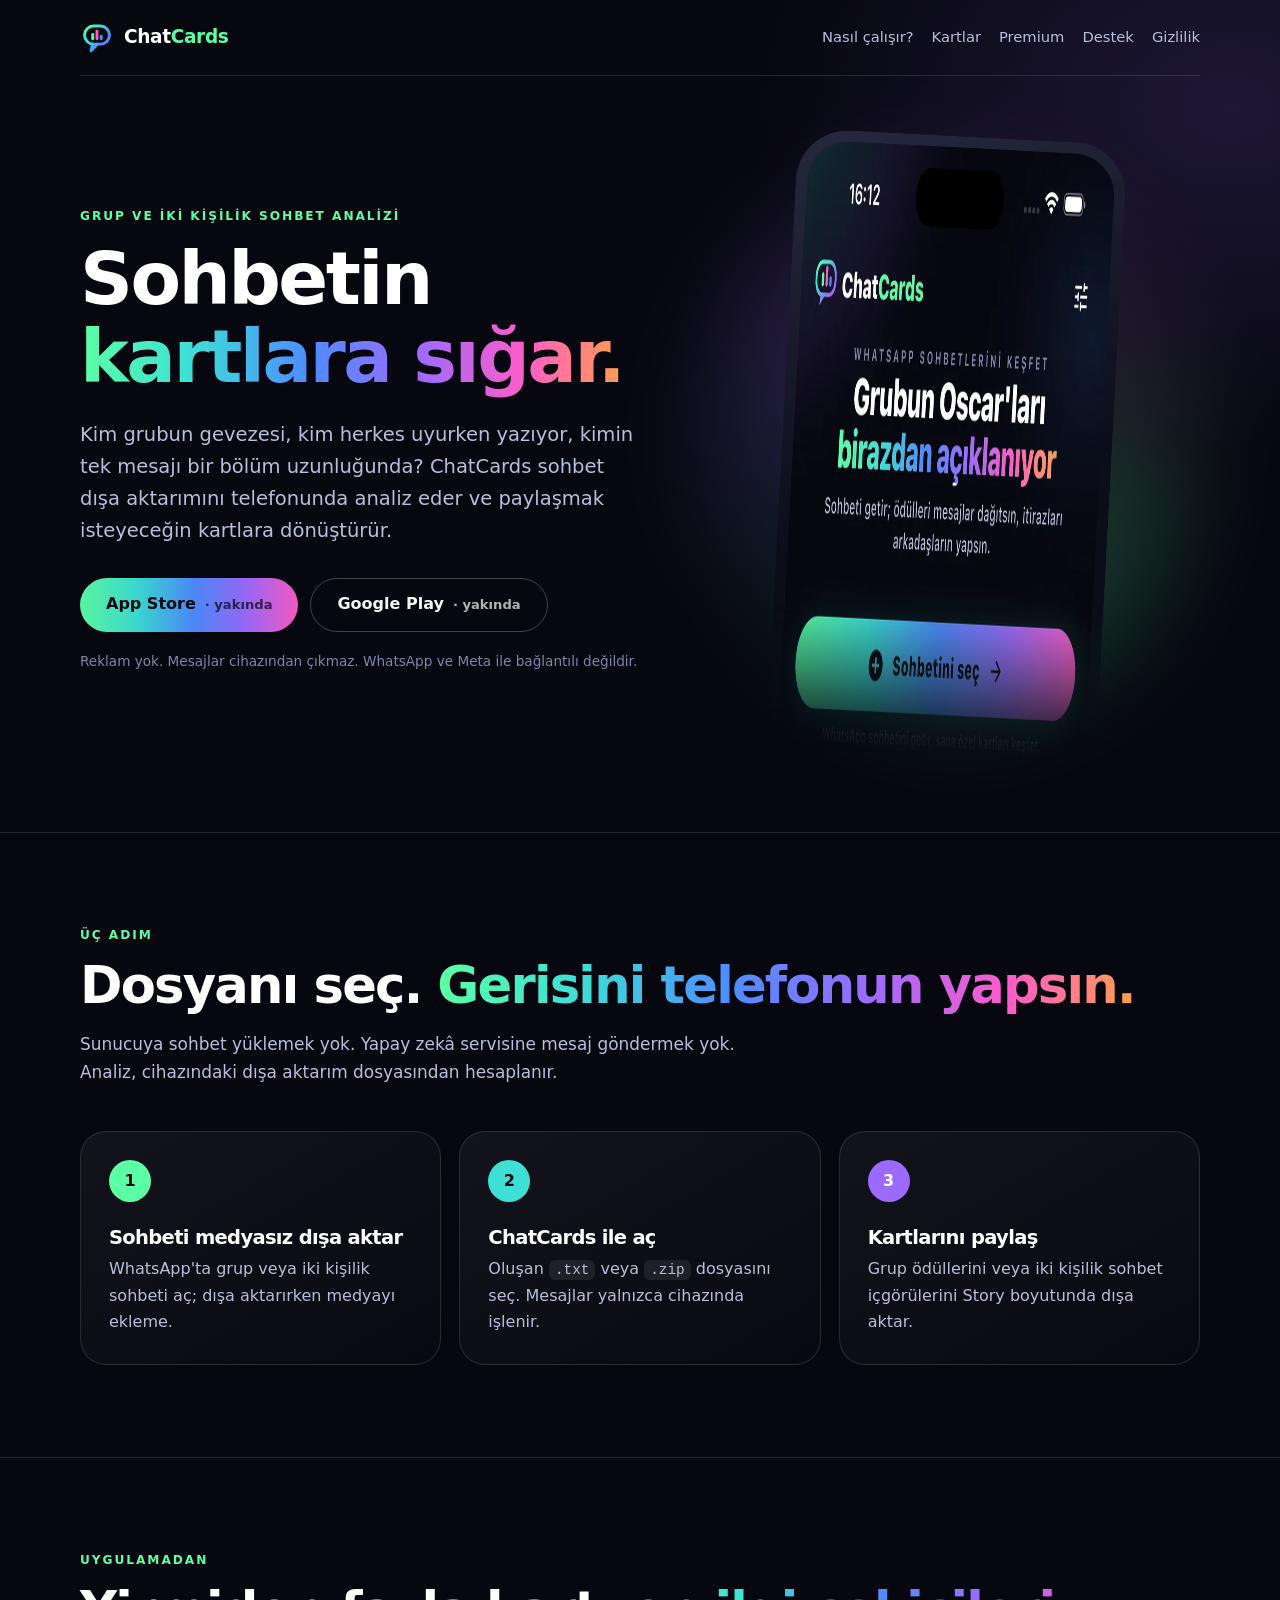
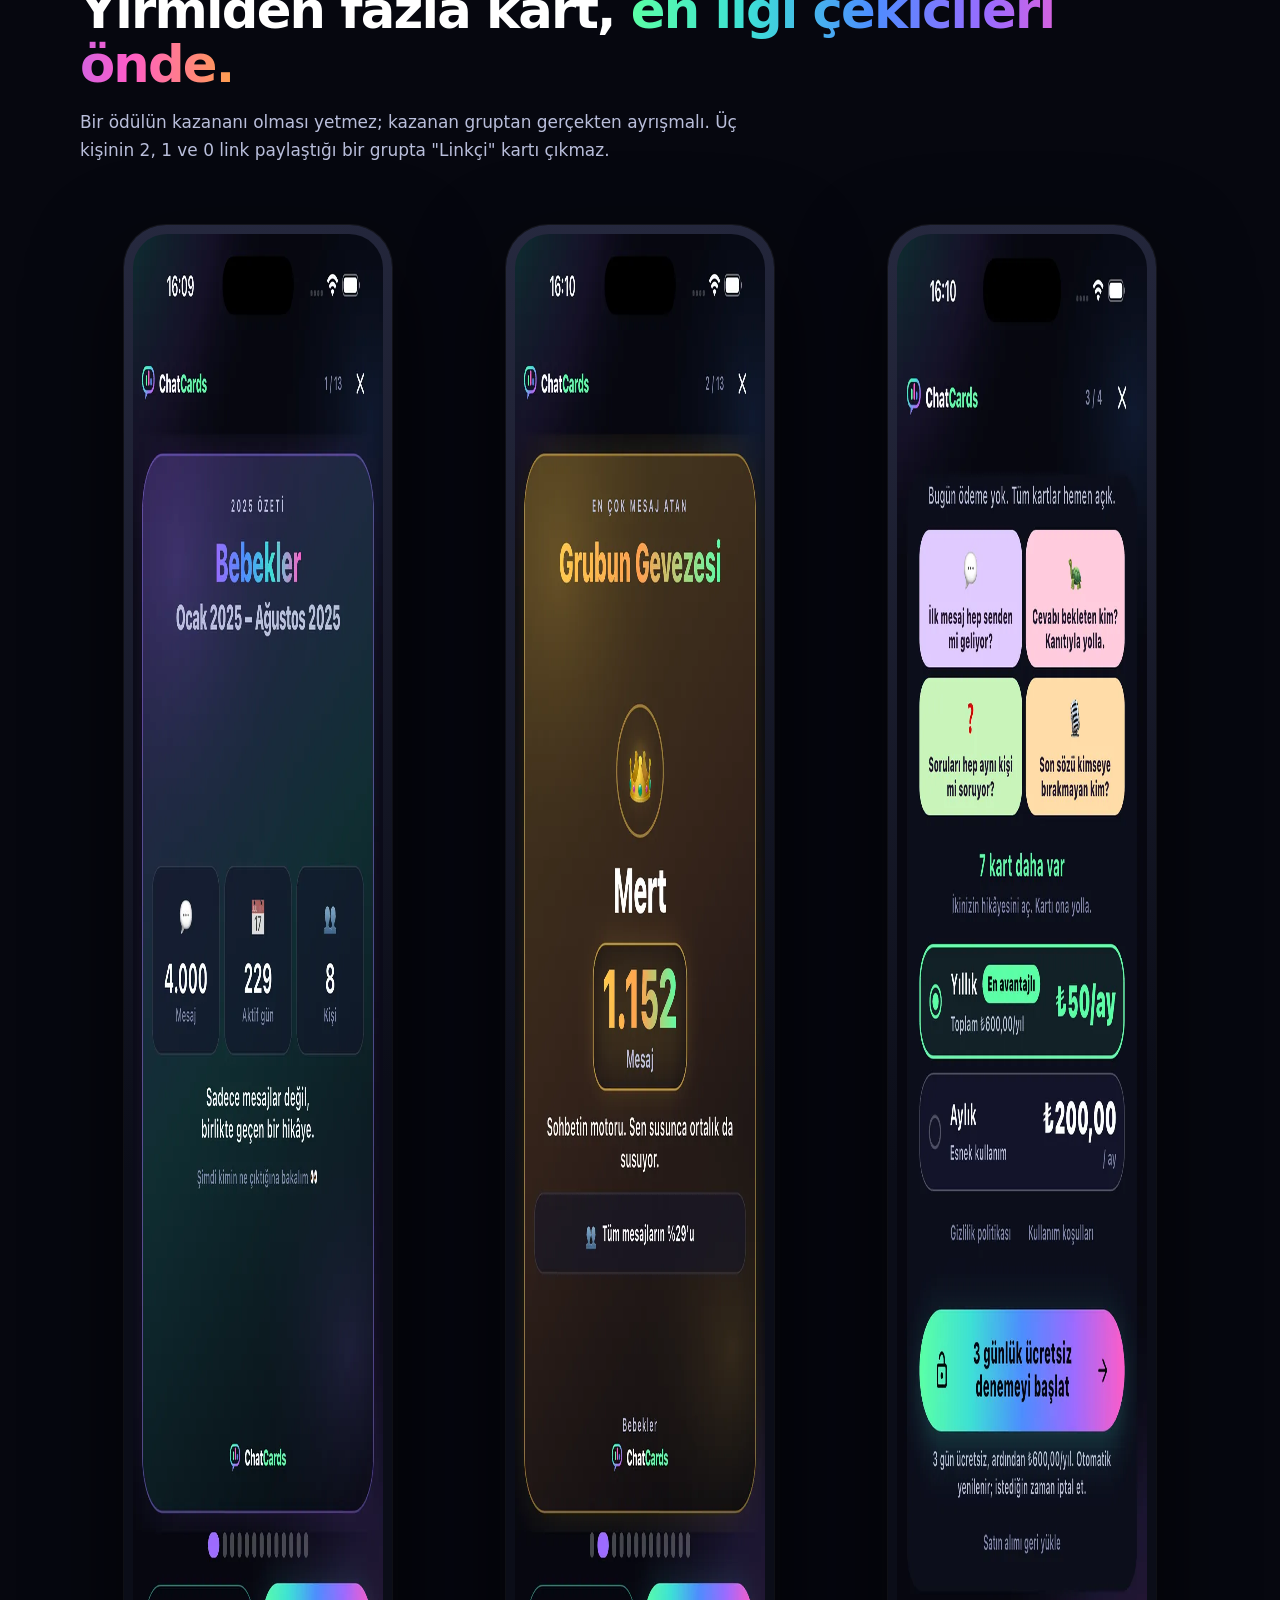
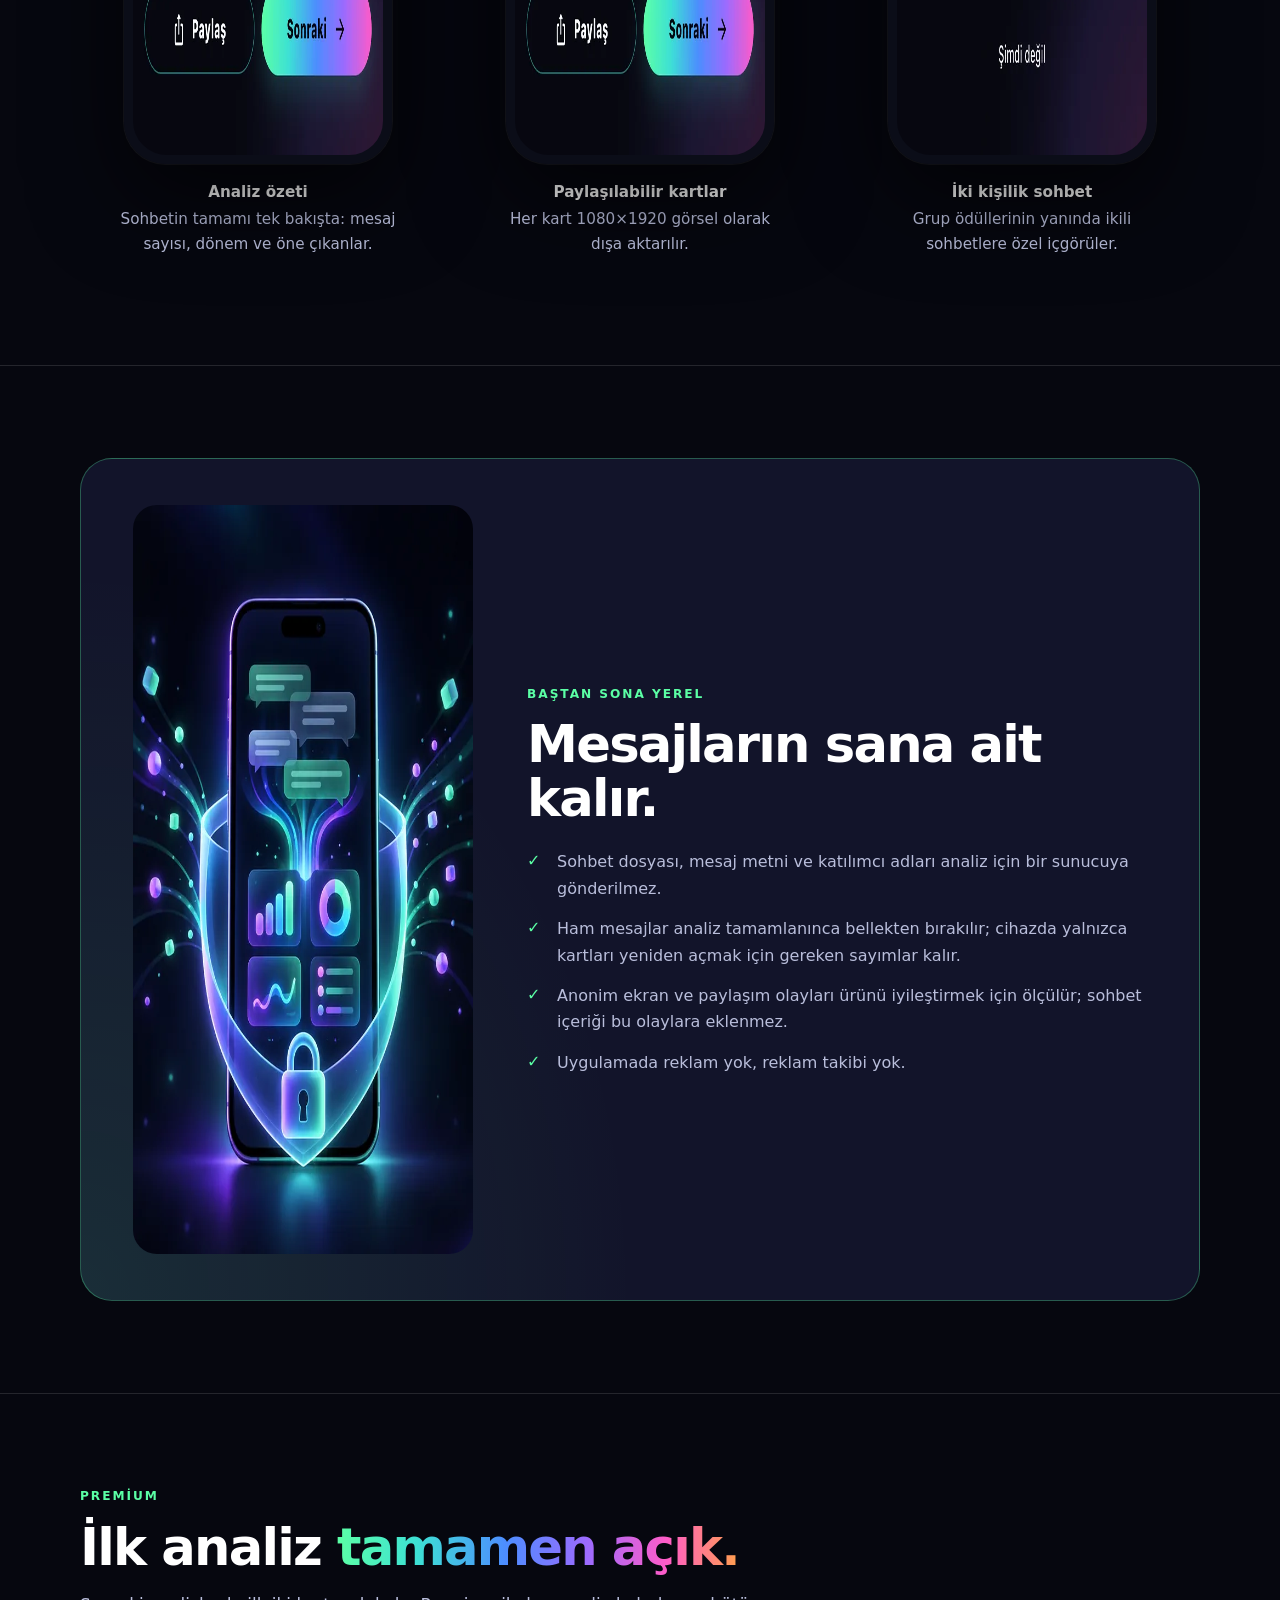
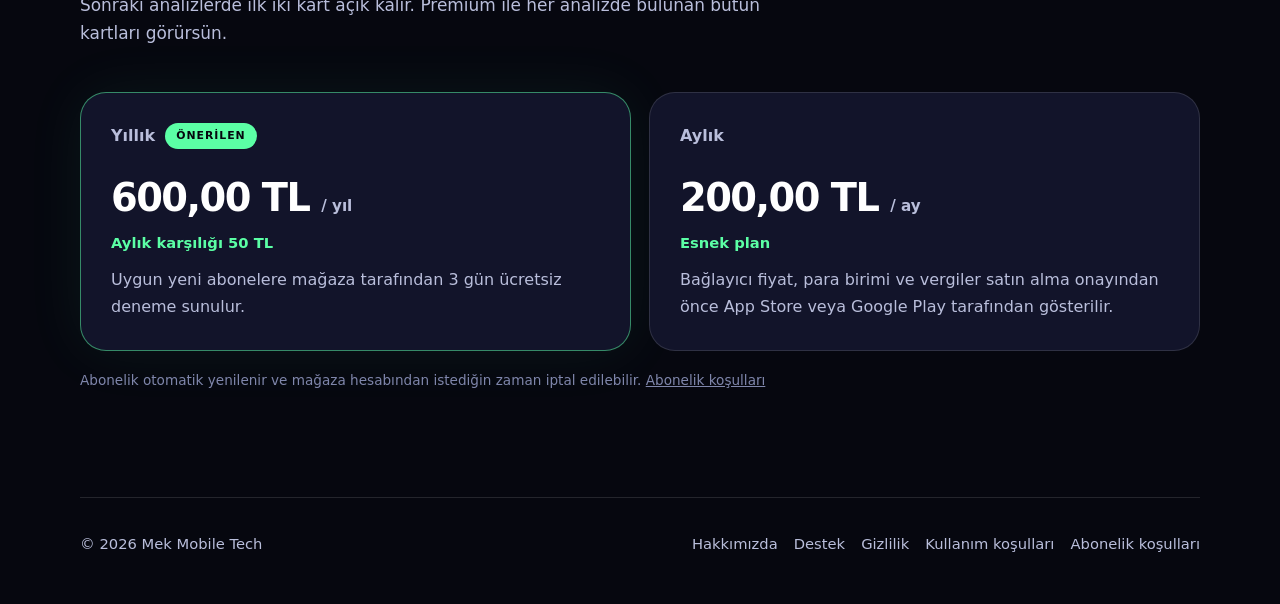
==== commit a61c5ee3: "Align subscription prices with the store catalogue (600 TL / 200 TL)" ====
--- a/index.html
+++ b/index.html
@@ -118,13 +118,13 @@
             <div class="price-box">
               <article class="plan recommended">
                 <div class="plan-name">Yıllık <span class="tag">Önerilen</span></div>
-                <div class="price">599,99 TL <small>/ yıl</small></div>
+                <div class="price">600,00 TL <small>/ yıl</small></div>
                 <p class="price-note">Aylık karşılığı 50 TL</p>
                 <p class="price-copy">Uygun yeni abonelere mağaza tarafından 3 gün ücretsiz deneme sunulur.</p>
               </article>
               <article class="plan">
                 <div class="plan-name">Aylık</div>
-                <div class="price">199,99 TL <small>/ ay</small></div>
+                <div class="price">200,00 TL <small>/ ay</small></div>
                 <p class="price-note">Esnek plan</p>
                 <p class="price-copy">Bağlayıcı fiyat, para birimi ve vergiler satın alma onayından önce App Store veya Google Play tarafından gösterilir.</p>
               </article>
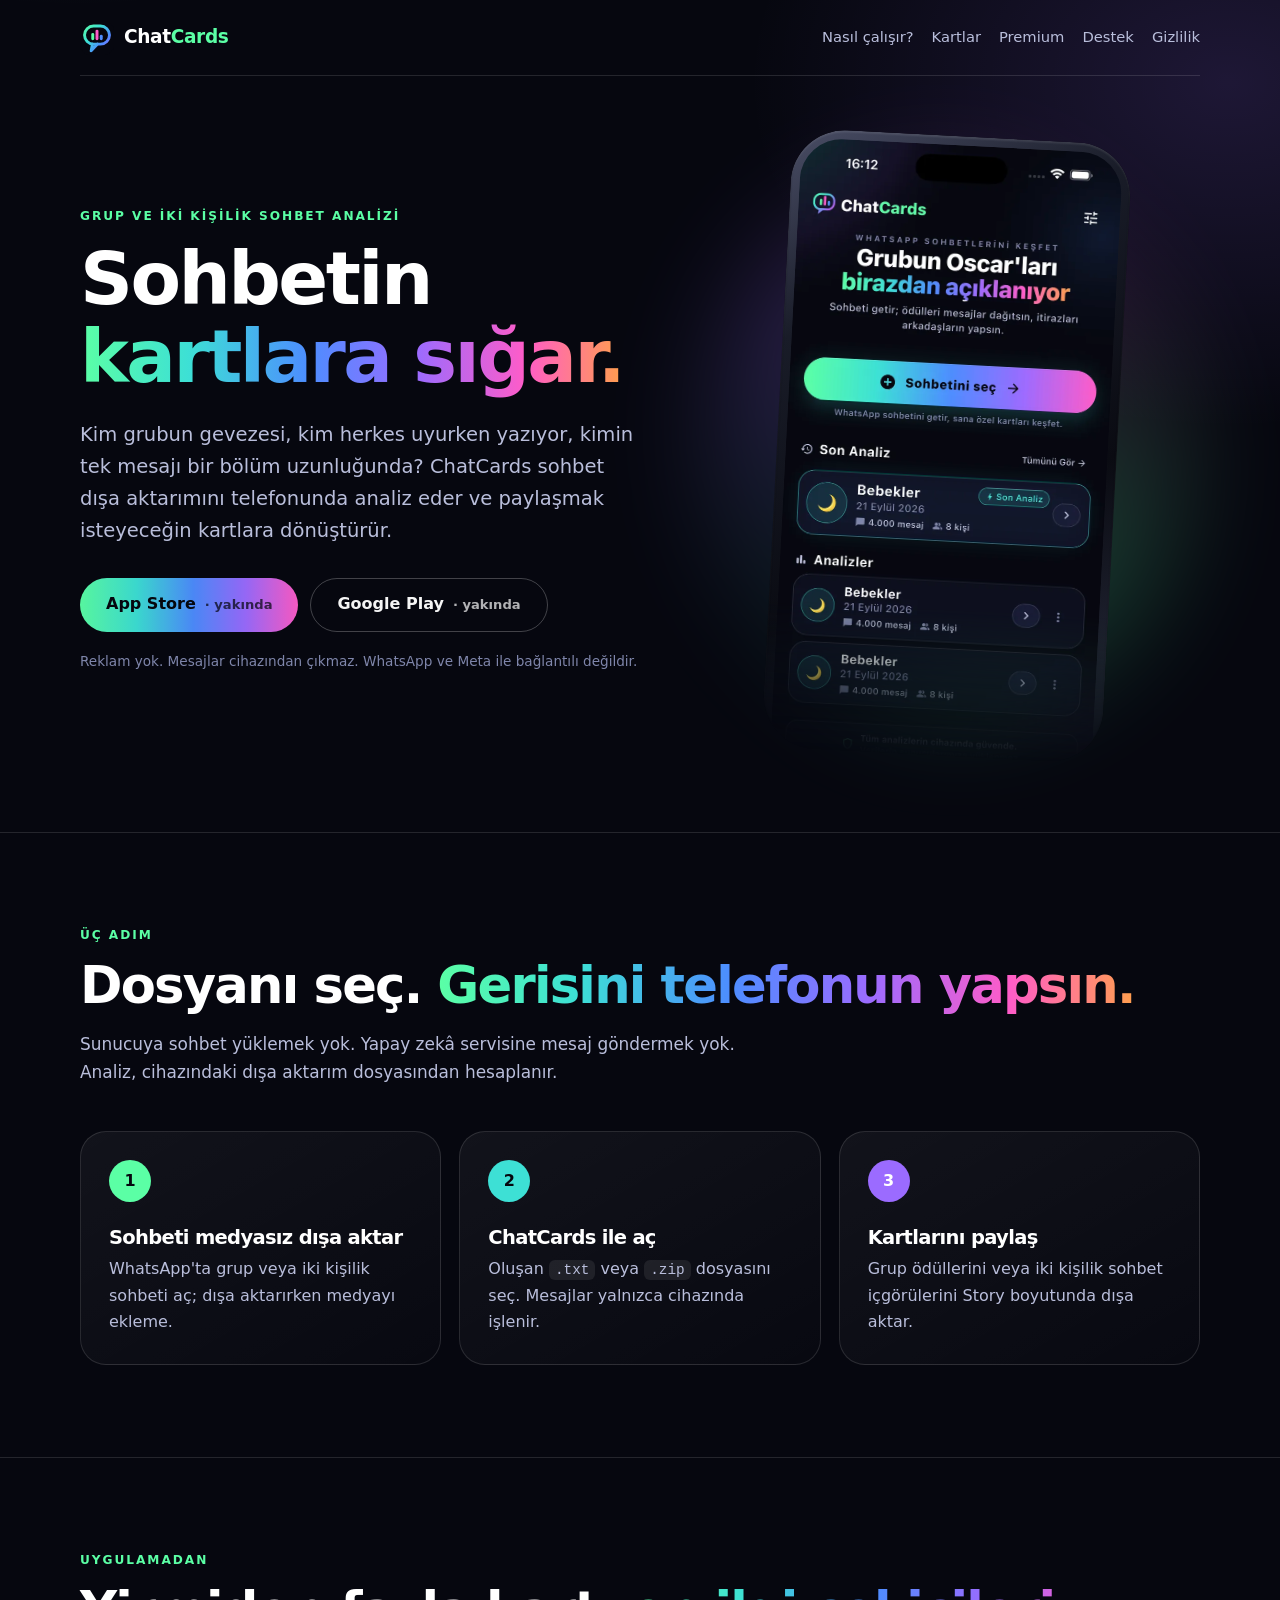
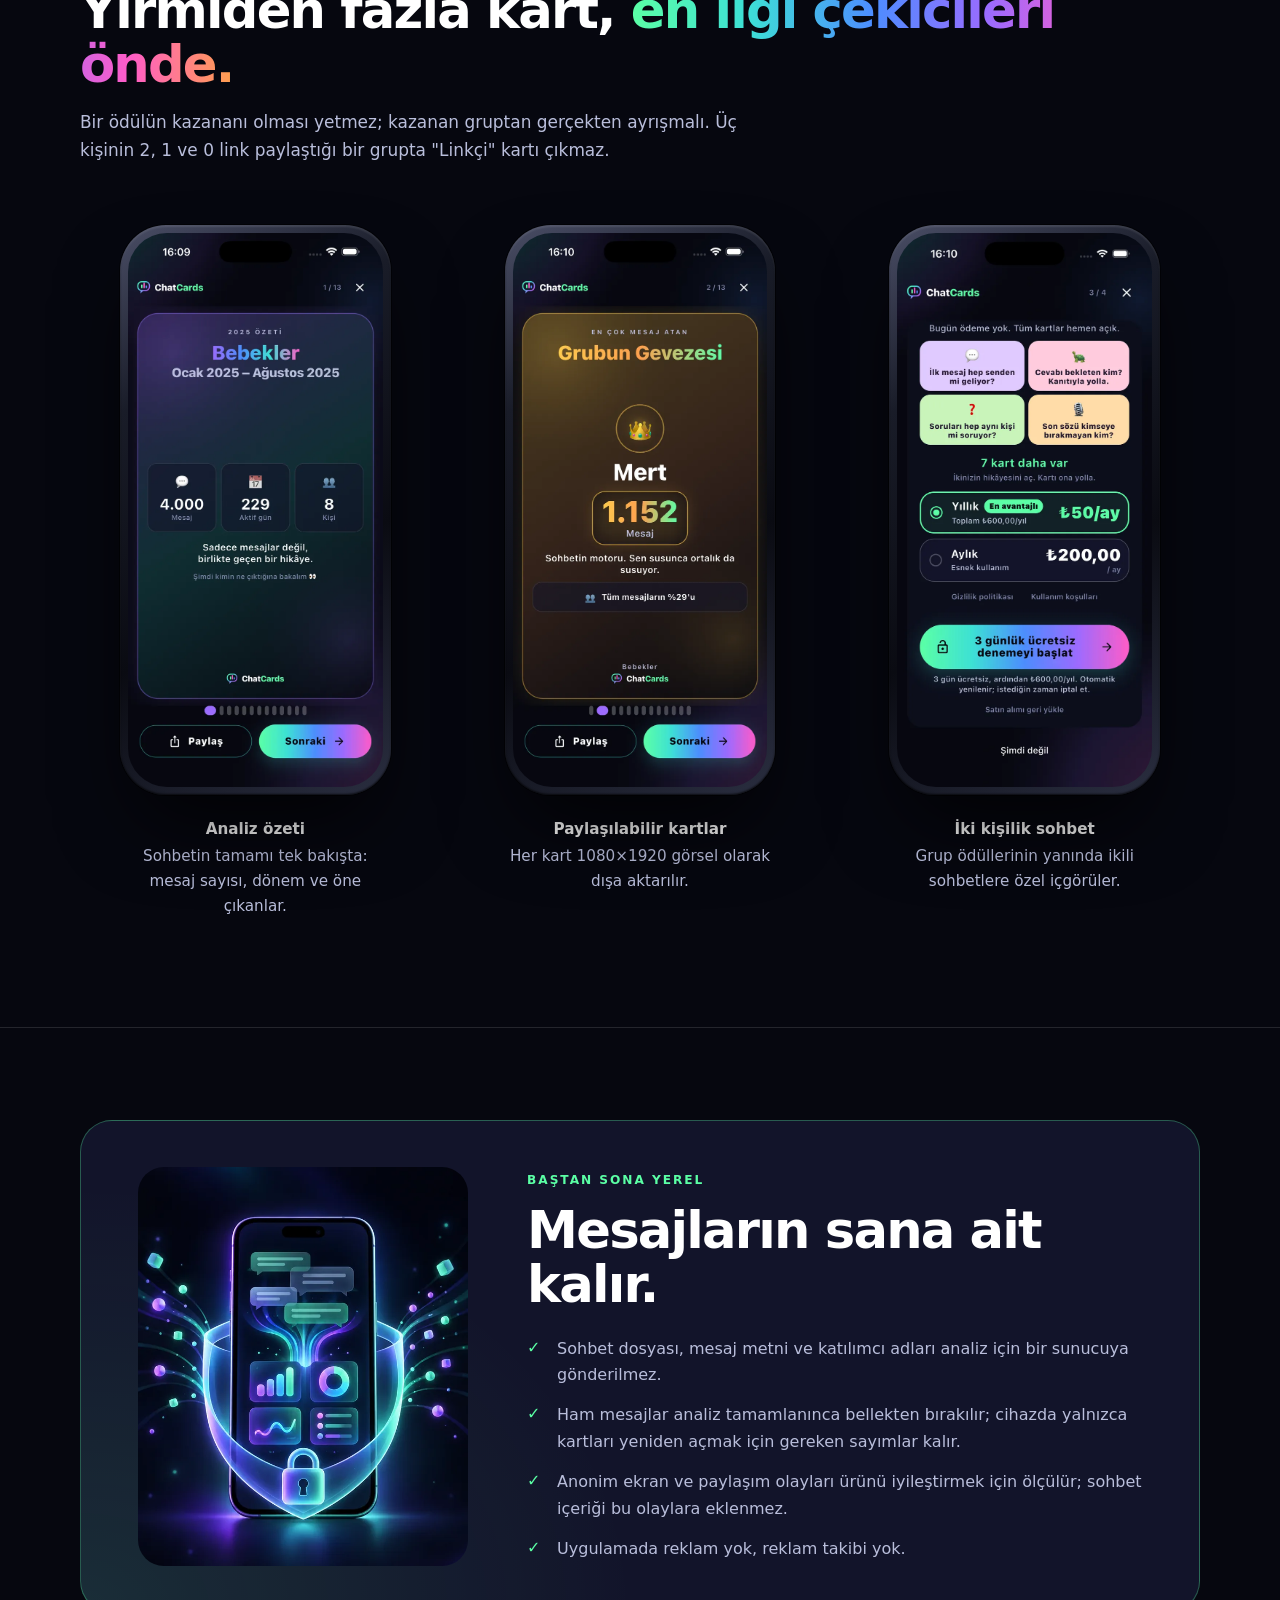
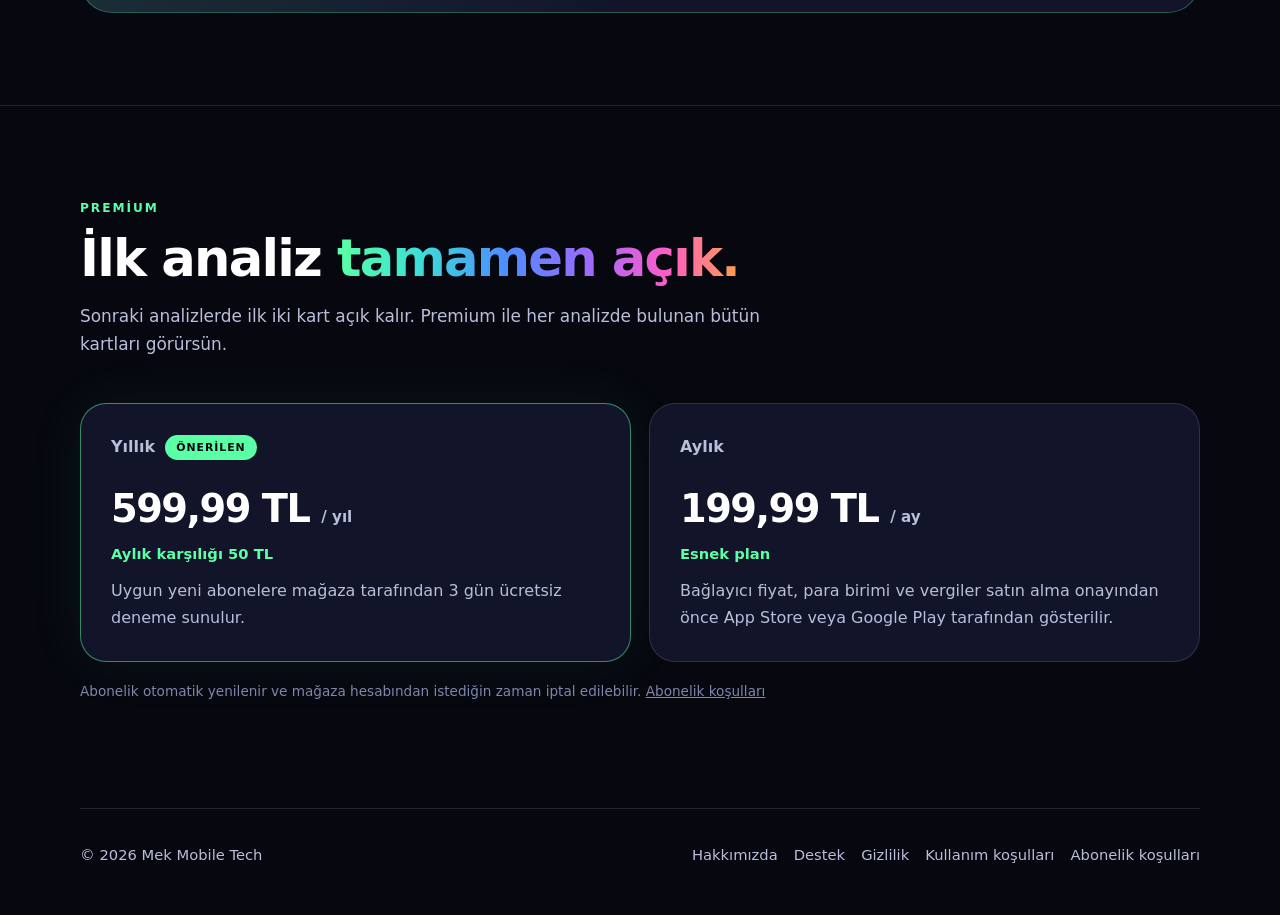
==== commit 23447a6f: "Correct subscription prices to the real App Store price points (599,99 / 199,99 TL)" ====
--- a/index.html
+++ b/index.html
@@ -118,13 +118,13 @@
             <div class="price-box">
               <article class="plan recommended">
                 <div class="plan-name">Yıllık <span class="tag">Önerilen</span></div>
-                <div class="price">600,00 TL <small>/ yıl</small></div>
+                <div class="price">599,99 TL <small>/ yıl</small></div>
                 <p class="price-note">Aylık karşılığı 50 TL</p>
                 <p class="price-copy">Uygun yeni abonelere mağaza tarafından 3 gün ücretsiz deneme sunulur.</p>
               </article>
               <article class="plan">
                 <div class="plan-name">Aylık</div>
-                <div class="price">200,00 TL <small>/ ay</small></div>
+                <div class="price">199,99 TL <small>/ ay</small></div>
                 <p class="price-note">Esnek plan</p>
                 <p class="price-copy">Bağlayıcı fiyat, para birimi ve vergiler satın alma onayından önce App Store veya Google Play tarafından gösterilir.</p>
               </article>
--- a/styles.css
+++ b/styles.css
@@ -40,7 +40,7 @@
   -webkit-font-smoothing: antialiased;
 }
 a { color: inherit; }
-img { max-width: 100%; display: block; }
+img { max-width: 100%; height: auto; display: block; }
 :focus-visible { outline: 2px solid var(--turquoise); outline-offset: 3px; border-radius: 6px; }
 
 .shell { width: min(calc(100% - 40px), var(--max)); margin: 0 auto; }
@@ -88,8 +88,17 @@
 .hero { display: grid; grid-template-columns: 1.05fr .95fr; align-items: center; gap: 56px; padding: 60px 0 76px; }
 
 /* Gerçek uygulama ekranı çerçevesi */
-.device { position: relative; width: min(330px, 78vw); margin: 0 auto; padding: 11px; border-radius: 52px; background: linear-gradient(160deg, #26293f, #0b0d18 58%); box-shadow: 0 34px 90px rgba(0, 0, 0, .62), 0 0 0 1px rgba(255, 255, 255, .07); }
-.device img { border-radius: 42px; }
+.device {
+  position: relative; width: min(340px, 78vw); margin: 0 auto;
+  padding: 9px; border-radius: 54px;
+  background: linear-gradient(150deg, #4a4e66 0%, #191c28 26%, #0a0b12 62%, #2a2e40 100%);
+  box-shadow:
+    0 2px 2px rgba(255, 255, 255, .1) inset,
+    0 -1px 2px rgba(0, 0, 0, .7) inset,
+    0 40px 80px -20px rgba(0, 0, 0, .8),
+    0 0 0 1px rgba(0, 0, 0, .55);
+}
+.device img { border-radius: 46px; }
 .device-stage { position: relative; display: grid; place-items: center; }
 .device-stage::before {
   content: ""; position: absolute; inset: 6% 2%; border-radius: 50%;
@@ -115,10 +124,10 @@
 code { padding: 2px 6px; border-radius: 6px; background: rgba(255,255,255,.08); font-size: .9em; }
 
 /* Ekran görüntüsü galerisi */
-.shots { display: grid; grid-template-columns: repeat(3, 1fr); gap: 26px; margin-top: 12px; }
-.shot { display: grid; gap: 16px; justify-items: center; text-align: center; }
-.shot .device { width: 100%; max-width: 268px; padding: 9px; border-radius: 42px; }
-.shot .device img { border-radius: 34px; }
+.shots { display: grid; grid-template-columns: repeat(3, 1fr); gap: 34px; margin-top: 20px; align-items: start; }
+.shot { display: grid; gap: 22px; justify-items: center; text-align: center; }
+.shot .device { width: 100%; max-width: 310px; padding: 8px; border-radius: 46px; }
+.shot .device img { border-radius: 39px; }
 .shot-caption { color: var(--muted); font-size: .95rem; max-width: 30ch; }
 .shot-caption strong { display: block; color: var(--ink); font-weight: 700; margin-bottom: 2px; }
 
@@ -127,7 +136,7 @@
 .privacy-points { margin: 24px 0 0; padding: 0; list-style: none; display: grid; gap: 14px; }
 .privacy-points li { padding-left: 30px; position: relative; color: var(--muted); }
 .privacy-points li::before { content: "✓"; position: absolute; left: 0; top: -1px; color: var(--green); font-weight: 900; }
-.privacy-visual img { border-radius: 24px; width: 100%; max-width: 340px; margin: 0 auto; }
+.privacy-visual img { border-radius: 26px; width: 100%; max-width: 330px; margin: 0 auto; }
 
 /* Premium */
 .price-box { display: grid; grid-template-columns: 1fr 1fr; gap: 18px; margin-top: 8px; }
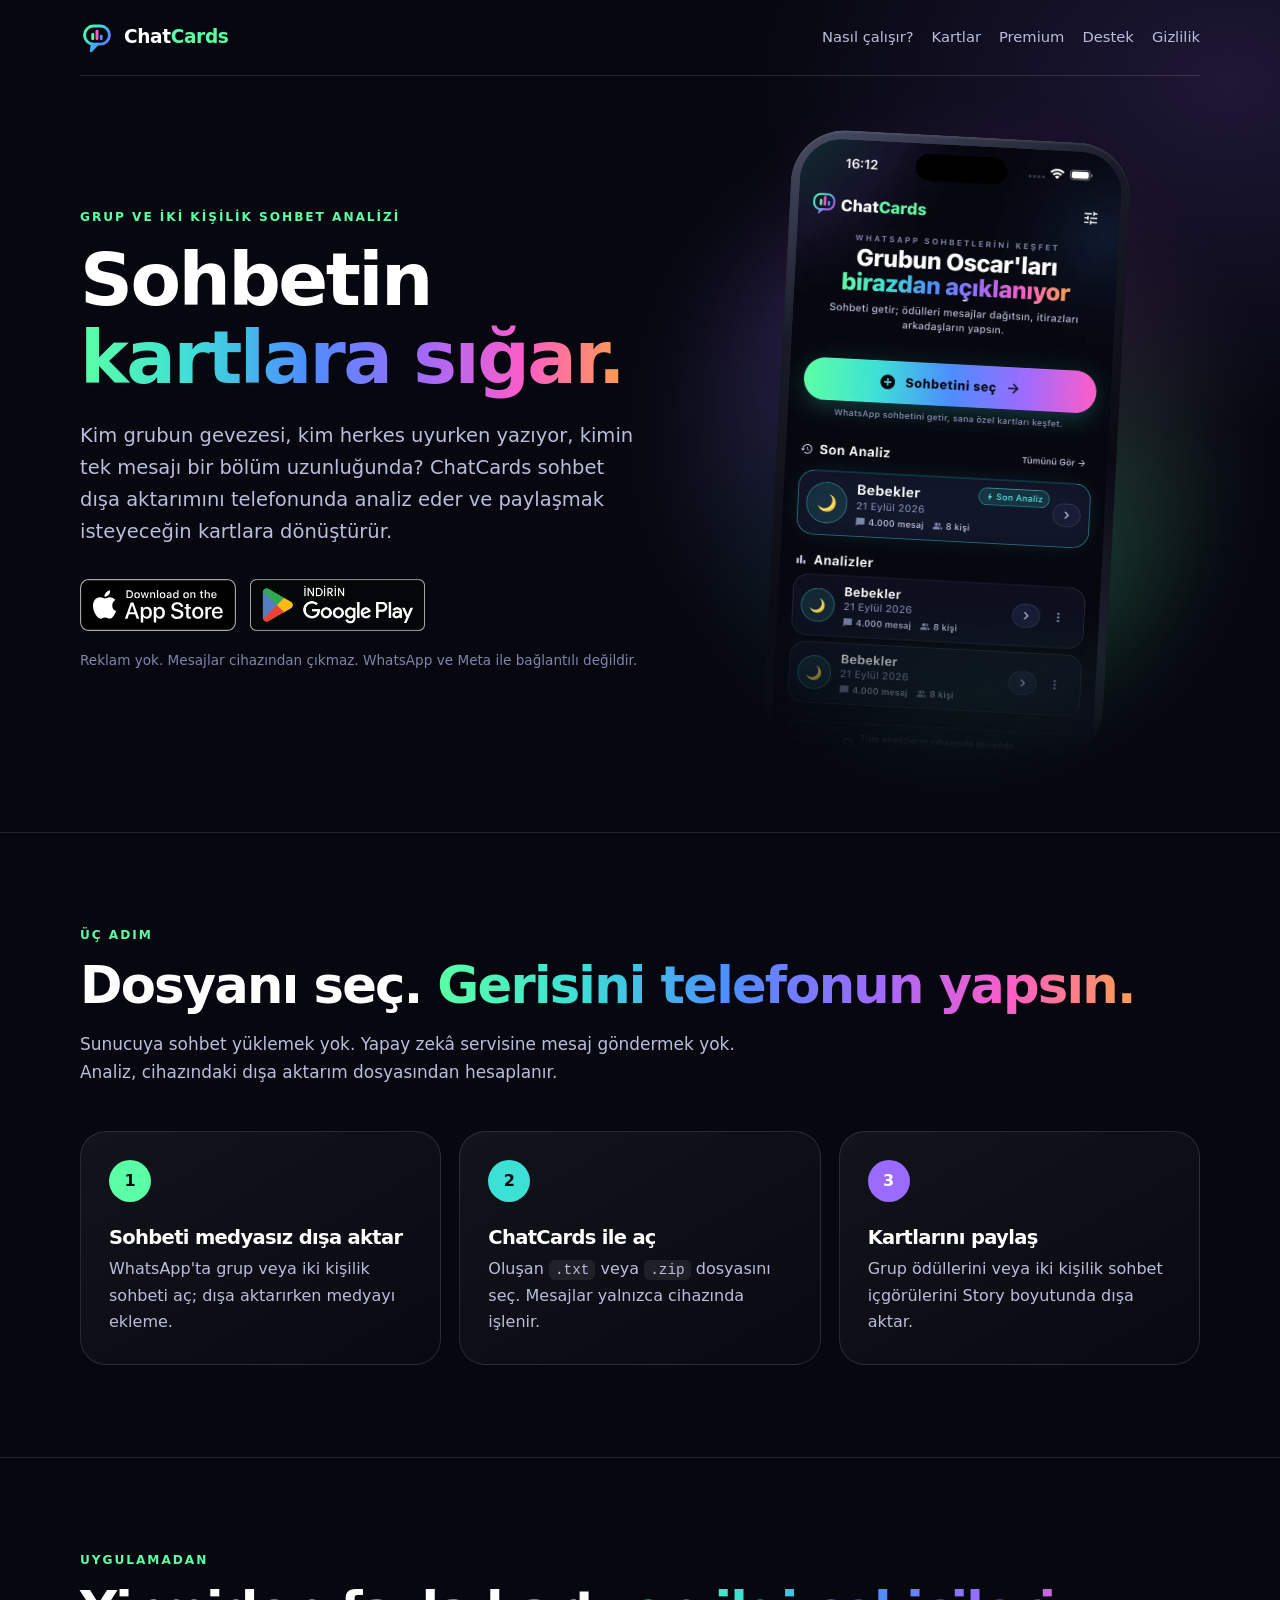
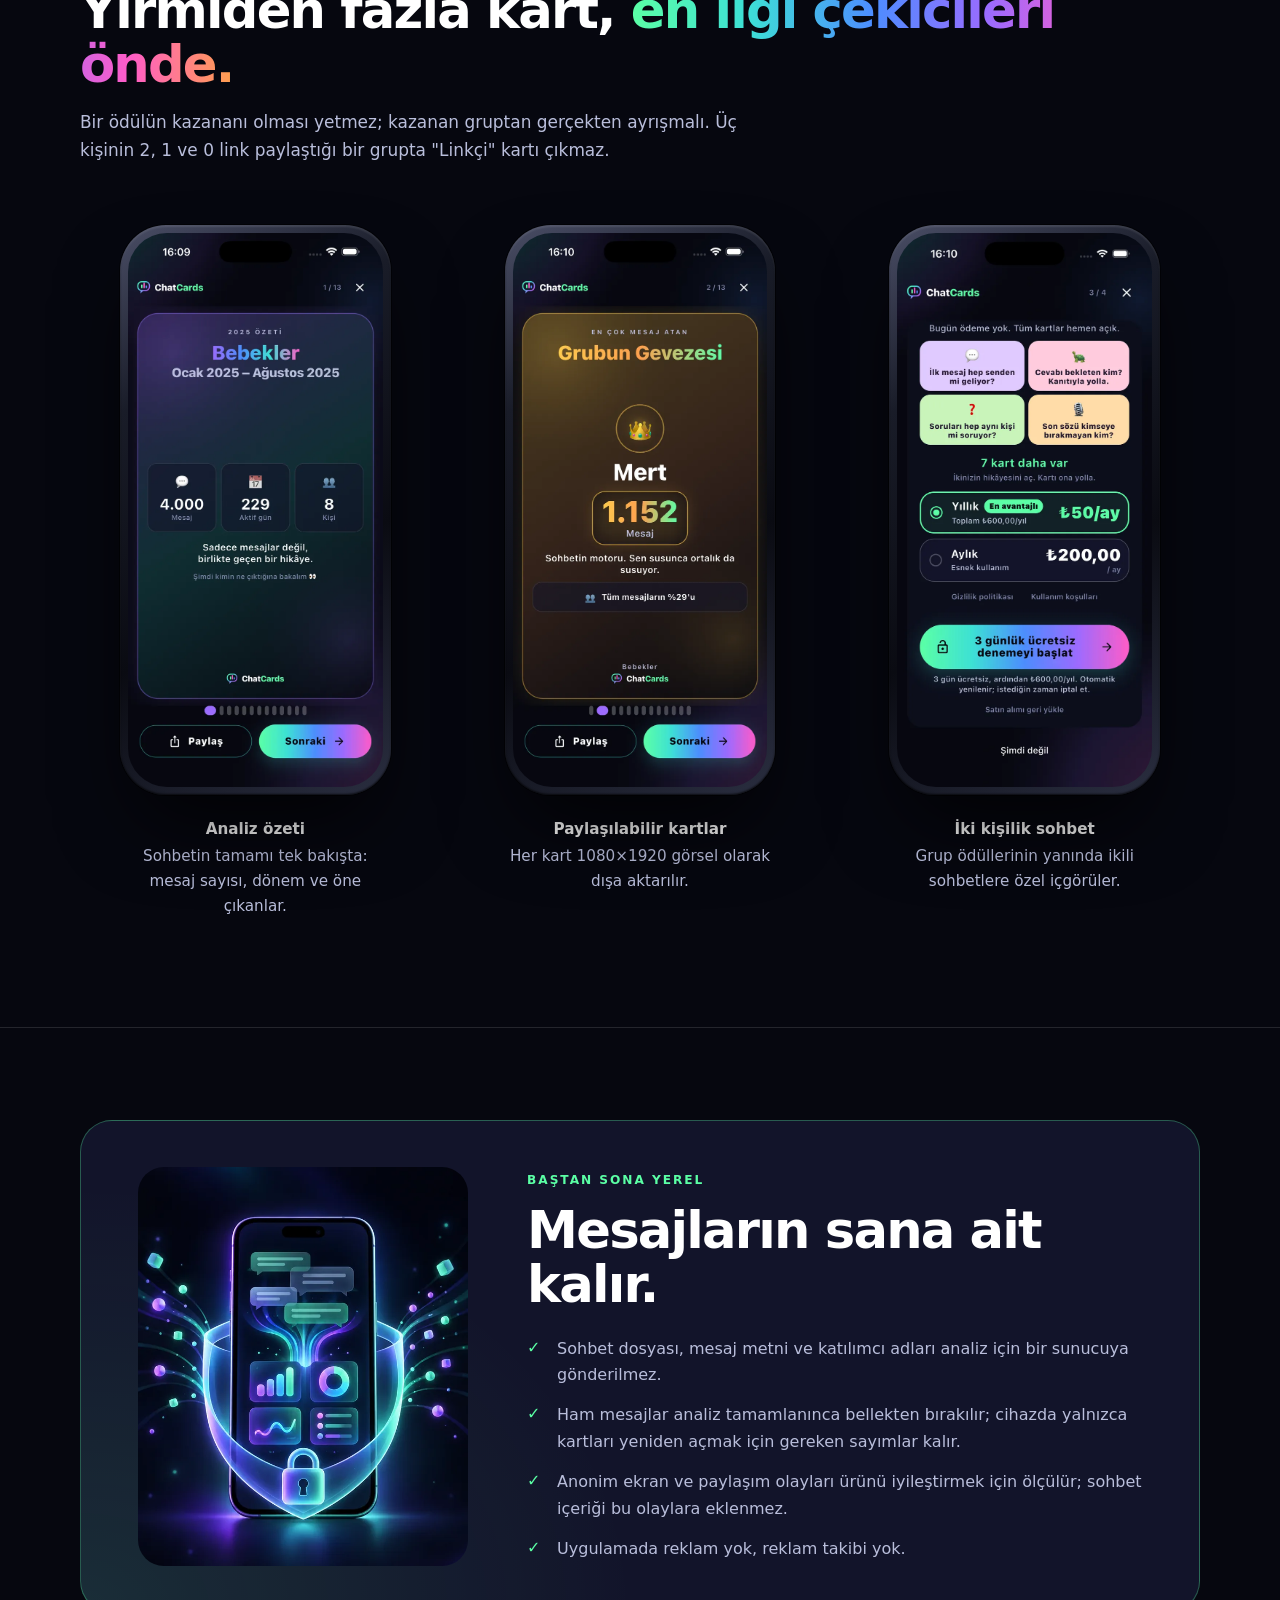
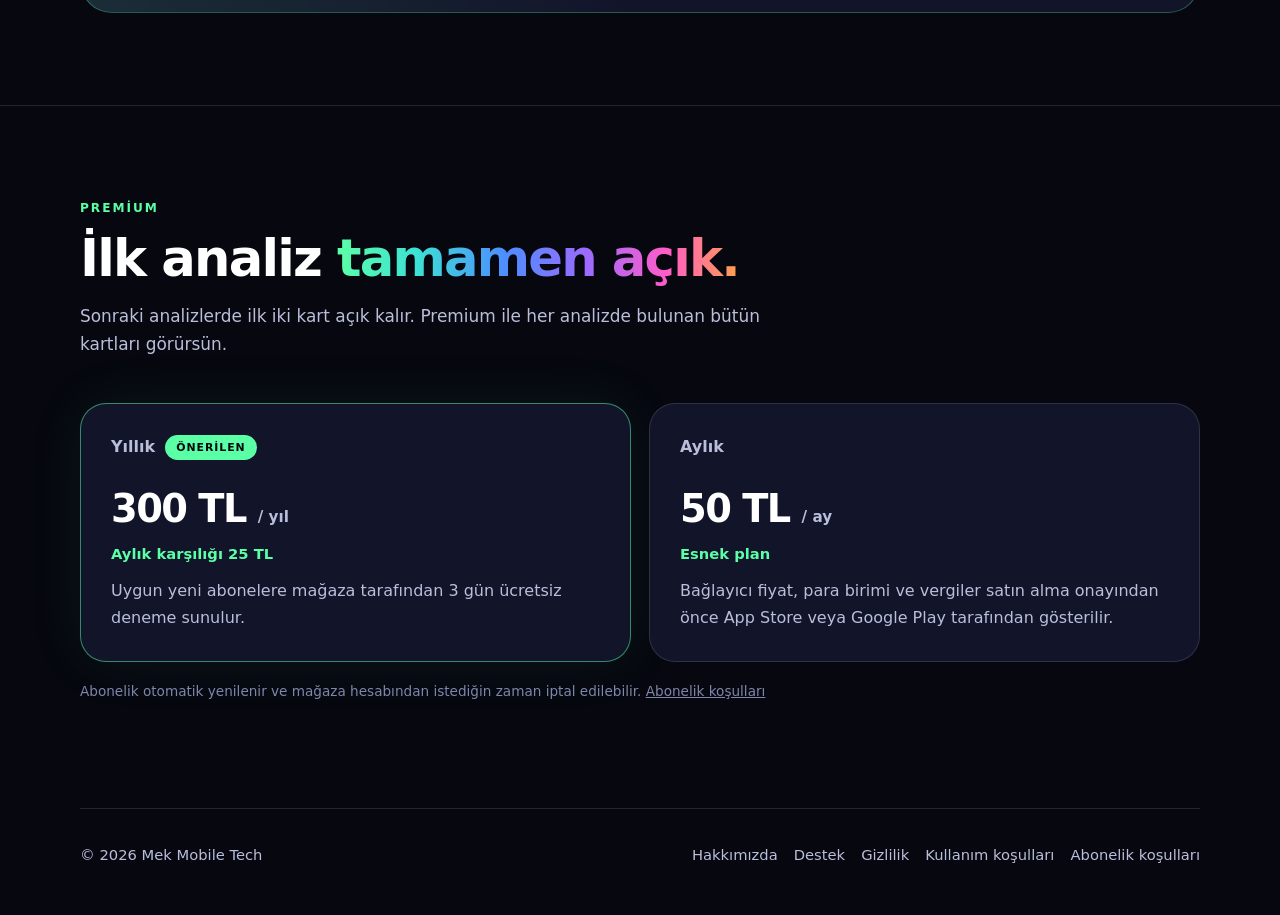
==== commit 5c728698: "deploy: store badges, correct prices, smart redirect pages, privacy fixes Co-Authored-By: Claude Opu" ====
--- a/index.html
+++ b/index.html
@@ -10,6 +10,7 @@
   <link rel="apple-touch-icon" href="apple-touch-icon.png">
   <link rel="stylesheet" href="styles.css">
   <meta name="theme-color" content="#06070F">
+  <meta name="apple-itunes-app" content="app-id=6814486063">
   <meta property="og:type" content="website">
   <meta property="og:site_name" content="ChatCards">
   <meta property="og:title" content="ChatCards — Sohbetin kartlara sığar">
@@ -42,9 +43,9 @@
         <p class="eyebrow">Grup ve iki kişilik sohbet analizi</p>
         <h1>Sohbetin <span class="gradient-text">kartlara sığar.</span></h1>
         <p class="lede">Kim grubun gevezesi, kim herkes uyurken yazıyor, kimin tek mesajı bir bölüm uzunluğunda? ChatCards sohbet dışa aktarımını telefonunda analiz eder ve paylaşmak isteyeceğin kartlara dönüştürür.</p>
-        <div class="actions">
-          <span class="button" aria-disabled="true">App Store <span class="sub">· yakında</span></span>
-          <span class="button secondary" aria-disabled="true">Google Play <span class="sub">· yakında</span></span>
+        <div class="actions store-badges">
+          <a class="store-badge" data-store="ios" href="https://apps.apple.com/app/id6814486063"><img src="img/badges/app-store-en.svg" width="144" height="48" alt="App Store'dan indir"></a>
+          <a class="store-badge" data-store="android" href="https://play.google.com/store/apps/details?id=app.chatpoz.chatpoz"><img src="img/badges/google-play-tr.png" width="162" height="48" alt="Google Play'den indir"></a>
         </div>
         <p class="fine">Reklam yok. Mesajlar cihazından çıkmaz. WhatsApp ve Meta ile bağlantılı değildir.</p>
       </div>
@@ -118,13 +119,13 @@
             <div class="price-box">
               <article class="plan recommended">
                 <div class="plan-name">Yıllık <span class="tag">Önerilen</span></div>
-                <div class="price">599,99 TL <small>/ yıl</small></div>
-                <p class="price-note">Aylık karşılığı 50 TL</p>
+                <div class="price">300 TL <small>/ yıl</small></div>
+                <p class="price-note">Aylık karşılığı 25 TL</p>
                 <p class="price-copy">Uygun yeni abonelere mağaza tarafından 3 gün ücretsiz deneme sunulur.</p>
               </article>
               <article class="plan">
                 <div class="plan-name">Aylık</div>
-                <div class="price">199,99 TL <small>/ ay</small></div>
+                <div class="price">50 TL <small>/ ay</small></div>
                 <p class="price-note">Esnek plan</p>
                 <p class="price-copy">Bağlayıcı fiyat, para birimi ve vergiler satın alma onayından önce App Store veya Google Play tarafından gösterilir.</p>
               </article>
@@ -139,5 +140,11 @@
     <span>© 2026 Mek Mobile Tech</span>
     <div class="footer-links"><a href="about/">Hakkımızda</a><a href="support/">Destek</a><a href="privacy/">Gizlilik</a><a href="terms/">Kullanım koşulları</a><a href="subscription-terms/">Abonelik koşulları</a></div>
   </footer>
+  <script type="module">
+    // Rozetler kampanya parametresiyle mağazaya gider; v1.0 uygulamasının
+    // paylaşım linkindeki utm_* değerleri de aktarılır (SITE-03, SITE-04).
+    import { mount } from './assets/go.js';
+    mount({ page: 'home', mode: 'badges', defaults: { c: 'web' } });
+  </script>
 </body>
 </html>
--- a/styles.css
+++ b/styles.css
@@ -28,6 +28,8 @@
 body {
   margin: 0;
   min-width: 320px;
+  /* Kısa sayfalarda (/go/, /k/) arka plan gradyanı tekrar etmesin. */
+  min-height: 100vh;
   background:
     radial-gradient(52rem 34rem at 6% -8%, rgba(91, 255, 165, .13), transparent 62%),
     radial-gradient(50rem 36rem at 96% 2%, rgba(155, 107, 255, .16), transparent 60%),
@@ -83,6 +85,12 @@
 .button.secondary { color: var(--ink); background: transparent; border: 1px solid var(--line-strong); }
 .button[aria-disabled="true"] { cursor: default; opacity: .96; }
 .button .sub { font-weight: 600; opacity: .72; font-size: .82rem; }
+
+/* Mağaza rozetleri: Apple ve Google'ın resmî görselleri, değiştirilmeden. */
+.store-badges { align-items: center; gap: 14px; }
+.store-badge { display: inline-flex; border-radius: 10px; text-decoration: none; transition: transform .15s ease; }
+.store-badge:hover { transform: translateY(-1px); }
+.store-badge img { height: 52px; width: auto; }
 
 /* Hero */
 .hero { display: grid; grid-template-columns: 1.05fr .95fr; align-items: center; gap: 56px; padding: 60px 0 76px; }
@@ -160,6 +168,35 @@
 .legal th, .legal td { padding: 12px; border: 1px solid var(--line); text-align: left; vertical-align: top; }
 .legal a { color: var(--turquoise); }
 
+/* /go/ ve /k/ iniş sayfaları. go.js <html>'e data-platform yazar; JS yoksa
+   her şey görünür (rozetler yedek olarak çalışır). */
+[hidden] { display: none !important; }
+html[data-platform="ios"] [data-show]:not([data-show~="ios"]),
+html[data-platform="android"] [data-show]:not([data-show~="android"]),
+html[data-platform="desktop"] [data-show]:not([data-show~="desktop"]) { display: none !important; }
+.nav-compact { min-height: 64px; }
+.landing { width: min(calc(100% - 40px), 680px); margin: 0 auto; padding: 56px 0 72px; text-align: center; }
+.landing h1 { font-size: clamp(1.9rem, 7.2vw, 3.1rem); }
+.landing .lede { margin: 18px auto 28px; }
+.landing .actions { justify-content: center; }
+.landing-actions { flex-direction: column; align-items: center; }
+.landing-badges { margin-top: 8px; }
+.landing-hint { margin: -10px 0 22px; color: var(--ink); font-weight: 600; }
+.landing-steps { margin: 44px auto 0; max-width: 420px; text-align: left; }
+.landing-steps .eyebrow { text-align: center; font-size: .76rem; }
+.steps { list-style: none; margin: 0; padding: 0; display: grid; gap: 10px; }
+.steps li { display: flex; align-items: center; gap: 14px; padding: 14px 16px; border: 1px solid var(--line); border-radius: 18px; background: linear-gradient(150deg, rgba(255,255,255,.05), rgba(255,255,255,.012)); color: var(--muted); }
+.steps li strong { color: var(--ink); }
+.steps .num { flex: none; width: 32px; height: 32px; margin: 0; font-size: .9rem; }
+.steps li:nth-child(2) .num { background: var(--turquoise); }
+.steps li:nth-child(3) .num { background: var(--purple); color: var(--ink); }
+.landing-privacy { margin: 26px 0 0; color: var(--green); font-weight: 600; font-size: .92rem; }
+.button.big { width: 100%; max-width: 380px; min-height: 60px; font-size: 1.1rem; }
+.qr-box { display: none; margin: 34px auto 0; justify-items: center; gap: 12px; color: var(--muted); font-size: .92rem; }
+.qr-code { width: 192px; height: 192px; padding: 16px; border-radius: 18px; background: #fff; }
+.qr-code svg { display: block; width: 100%; height: 100%; }
+@media (min-width: 900px) { .qr-box.ready { display: grid; } }
+
 /* Alt bilgi */
 .footer { display: flex; justify-content: space-between; gap: 30px; padding: 34px 0 48px; border-top: 1px solid var(--line); color: var(--muted); font-size: .92rem; }
 .footer-links { display: flex; flex-wrap: wrap; gap: 16px; }
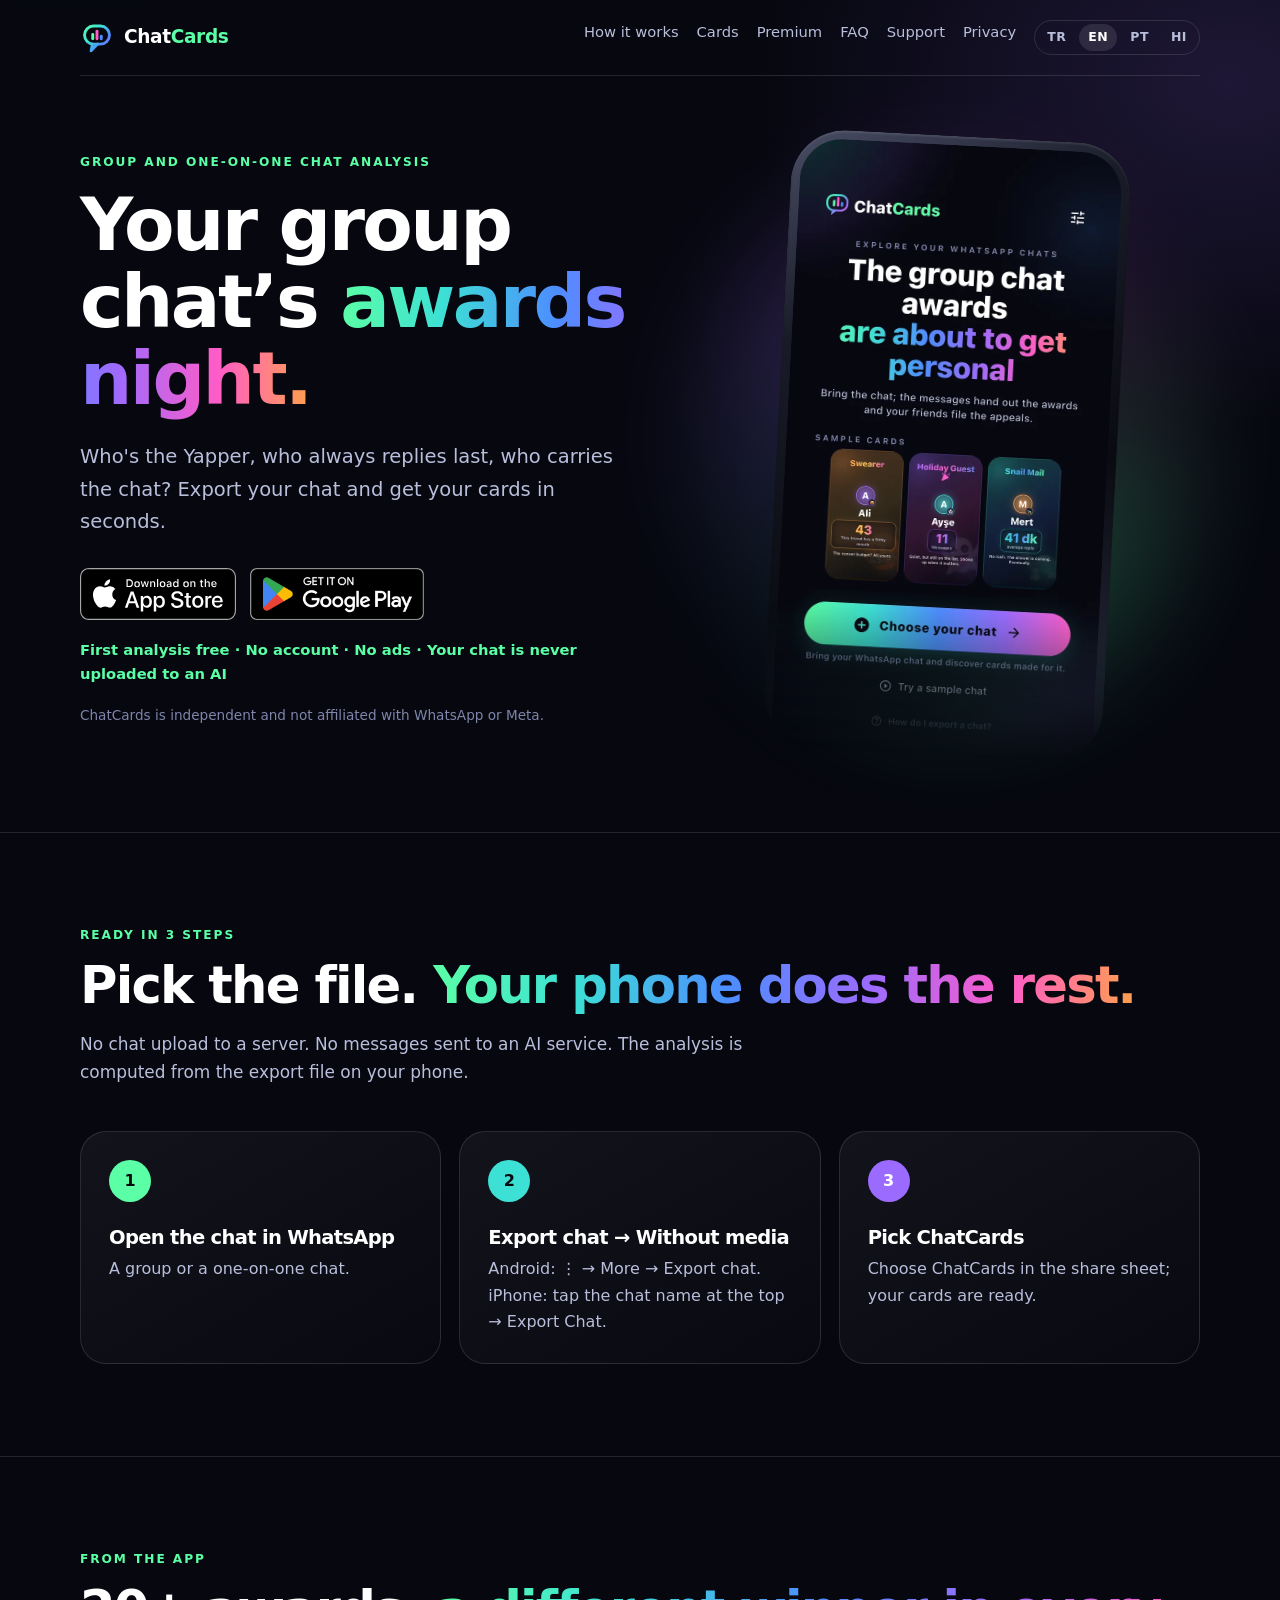
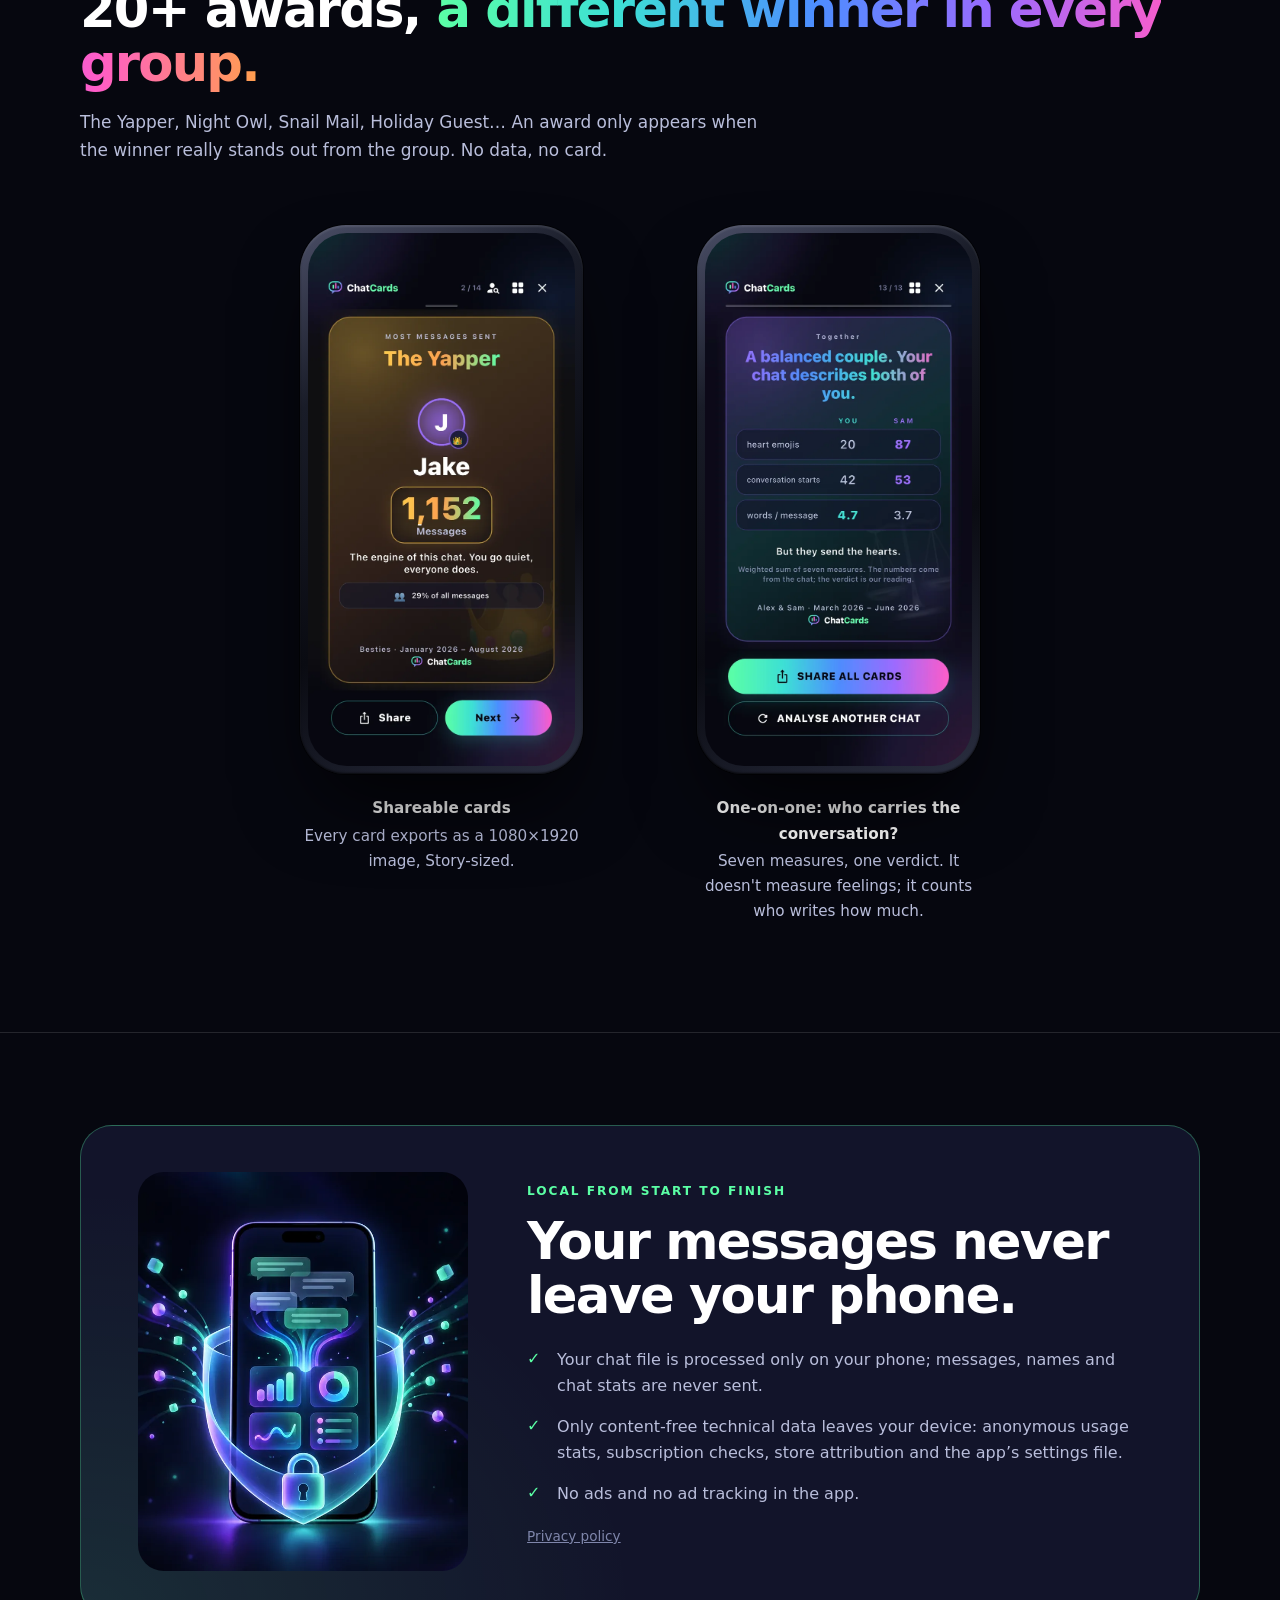
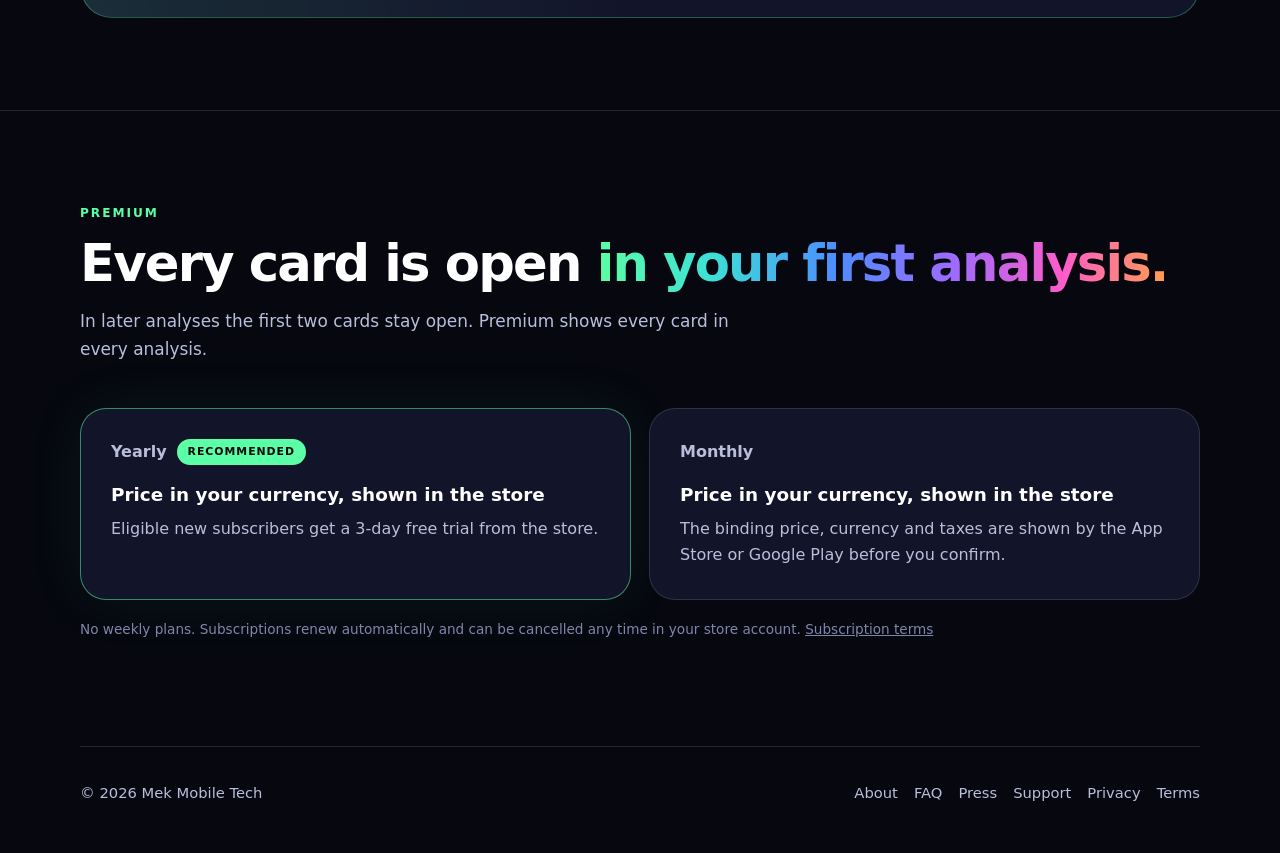
==== commit 69fe26e7: "deploy: FAQ, EN/PT/HI pages, press kit, language routing, config.json Co-Authored-By: Claude Opus 5." ====
--- a/index.html
+++ b/index.html
@@ -3,9 +3,14 @@
 <head>
   <meta charset="utf-8">
   <meta name="viewport" content="width=device-width,initial-scale=1">
-  <title>ChatCards — Sohbetin kartlara sığar</title>
-  <meta name="description" content="Grup ve iki kişilik WhatsApp sohbetlerini cihazında analiz et, paylaşılabilir kartlara dönüştür. Mesajlar telefonundan çıkmaz.">
+  <title>Grubunun ödül töreni hazır · ChatCards</title>
+  <meta name="description" content="Kim geveze, kim hep geç yazar? Grup sohbetini telefonunda analiz et, kartlarını paylaş. Mesajların telefonundan çıkmaz.">
   <link rel="canonical" href="https://emrekaramustafa.github.io/chatcards-site/">
+  <link rel="alternate" hreflang="tr" href="https://emrekaramustafa.github.io/chatcards-site/">
+  <link rel="alternate" hreflang="en" href="https://emrekaramustafa.github.io/chatcards-site/en/">
+  <link rel="alternate" hreflang="pt" href="https://emrekaramustafa.github.io/chatcards-site/pt/">
+  <link rel="alternate" hreflang="hi" href="https://emrekaramustafa.github.io/chatcards-site/hi/">
+  <link rel="alternate" hreflang="x-default" href="https://emrekaramustafa.github.io/chatcards-site/">
   <link rel="icon" href="favicon.svg" type="image/svg+xml">
   <link rel="apple-touch-icon" href="apple-touch-icon.png">
   <link rel="stylesheet" href="styles.css">
@@ -13,17 +18,20 @@
   <meta name="apple-itunes-app" content="app-id=6814486063">
   <meta property="og:type" content="website">
   <meta property="og:site_name" content="ChatCards">
-  <meta property="og:title" content="ChatCards — Sohbetin kartlara sığar">
-  <meta property="og:description" content="Grup ve iki kişilik WhatsApp sohbetlerini cihazında analiz et, paylaşılabilir kartlara dönüştür. Mesajlar telefonundan çıkmaz.">
+  <meta property="og:title" content="Grubunun ödül töreni hazır · ChatCards">
+  <meta property="og:description" content="Kim geveze, kim hep geç yazar? Grup sohbetini telefonunda analiz et, kartlarını paylaş. Mesajların telefonundan çıkmaz.">
   <meta property="og:url" content="https://emrekaramustafa.github.io/chatcards-site/">
-  <meta property="og:image" content="https://emrekaramustafa.github.io/chatcards-site/img/og.jpg">
+  <meta property="og:image" content="https://emrekaramustafa.github.io/chatcards-site/img/og-tr.jpg">
   <meta property="og:image:width" content="1200">
   <meta property="og:image:height" content="630">
   <meta property="og:locale" content="tr_TR">
+  <meta property="og:locale:alternate" content="en_US">
+  <meta property="og:locale:alternate" content="pt_BR">
+  <meta property="og:locale:alternate" content="hi_IN">
   <meta name="twitter:card" content="summary_large_image">
-  <meta name="twitter:title" content="ChatCards — Sohbetin kartlara sığar">
+  <meta name="twitter:title" content="Grubunun ödül töreni hazır · ChatCards">
   <meta name="twitter:description" content="Sohbetini cihazında analiz et, kartlarını paylaş. Mesajlar telefonundan çıkmaz.">
-  <meta name="twitter:image" content="https://emrekaramustafa.github.io/chatcards-site/img/og.jpg">
+  <meta name="twitter:image" content="https://emrekaramustafa.github.io/chatcards-site/img/og-tr.jpg">
 </head>
 <body>
   <header class="shell nav">
@@ -32,8 +40,10 @@
       <a href="#nasil">Nasıl çalışır?</a>
       <a href="#kartlar">Kartlar</a>
       <a href="#premium">Premium</a>
+      <a href="sss/">SSS</a>
       <a href="support/">Destek</a>
       <a href="privacy/">Gizlilik</a>
+      <nav class="lang-switch" aria-label="Dil"><a href="./" hreflang="tr" lang="tr" aria-current="true">TR</a><a href="en/" hreflang="en" lang="en">EN</a><a href="pt/" hreflang="pt" lang="pt">PT</a><a href="hi/" hreflang="hi" lang="hi">HI</a></nav>
     </nav>
   </header>
 
@@ -41,13 +51,14 @@
     <section class="shell hero">
       <div>
         <p class="eyebrow">Grup ve iki kişilik sohbet analizi</p>
-        <h1>Sohbetin <span class="gradient-text">kartlara sığar.</span></h1>
-        <p class="lede">Kim grubun gevezesi, kim herkes uyurken yazıyor, kimin tek mesajı bir bölüm uzunluğunda? ChatCards sohbet dışa aktarımını telefonunda analiz eder ve paylaşmak isteyeceğin kartlara dönüştürür.</p>
+        <h1>Grubunun <span class="gradient-text">ödül töreni hazır.</span></h1>
+        <p class="lede">Kim geveze, kim hep geç yazar, kim sohbeti taşıyor? Sohbetini dışa aktar, kartların saniyeler içinde çıksın. ChatCards dışa aktarımı telefonunda analiz eder ve paylaşmak isteyeceğin kartlara dönüştürür.</p>
         <div class="actions store-badges">
           <a class="store-badge" data-store="ios" href="https://apps.apple.com/app/id6814486063"><img src="img/badges/app-store-en.svg" width="144" height="48" alt="App Store'dan indir"></a>
           <a class="store-badge" data-store="android" href="https://play.google.com/store/apps/details?id=app.chatpoz.chatpoz"><img src="img/badges/google-play-tr.png" width="162" height="48" alt="Google Play'den indir"></a>
         </div>
-        <p class="fine">Reklam yok. Mesajlar cihazından çıkmaz. WhatsApp ve Meta ile bağlantılı değildir.</p>
+        <p class="trust">İlk analiz ücretsiz · Hesap yok · Reklam yok · Sohbetin yapay zekâya yüklenmez</p>
+        <p class="fine">ChatCards bağımsız bir uygulamadır; WhatsApp ya da Meta ile bağlantısı yoktur.</p>
       </div>
 
       <div class="device-stage">
@@ -103,9 +114,10 @@
         <ul class="privacy-points">
           <li>Sohbet dosyası, mesaj metni ve katılımcı adları analiz için bir sunucuya gönderilmez.</li>
           <li>Ham mesajlar analiz tamamlanınca bellekten bırakılır; cihazda yalnızca kartları yeniden açmak için gereken sayımlar kalır.</li>
-          <li>Anonim ekran ve paylaşım olayları ürünü iyileştirmek için ölçülür; sohbet içeriği bu olaylara eklenmez.</li>
+          <li>Cihazdan yalnızca içerik taşımayan teknik veriler çıkar: anonim kullanım ölçümü, abonelik doğrulaması, mağaza yönlendirme bilgisi ve uygulamanın ayar dosyası isteği. Sohbet içeriği bunlara eklenmez.</li>
           <li>Uygulamada reklam yok, reklam takibi yok.</li>
           </ul>
+          <p class="fine"><a href="privacy/">Gizlilik politikası</a> · <a href="sss/#gizlilik">Mesajlarım bir yere gönderiliyor mu?</a></p>
         </div>
       </div>
     </section>
@@ -130,7 +142,7 @@
                 <p class="price-copy">Bağlayıcı fiyat, para birimi ve vergiler satın alma onayından önce App Store veya Google Play tarafından gösterilir.</p>
               </article>
             </div>
-          <p class="fine">Abonelik otomatik yenilenir ve mağaza hesabından istediğin zaman iptal edilebilir. <a href="subscription-terms/">Abonelik koşulları</a></p>
+          <p class="fine">Haftalık abonelik yok. Abonelik otomatik yenilenir ve mağaza hesabından istediğin zaman iptal edilebilir. <a href="subscription-terms/">Abonelik koşulları</a> · <a href="sss/#fiyat">Ücretsiz analiz nasıl işliyor?</a></p>
         </div>
       </div>
     </section>
@@ -138,13 +150,15 @@
 
   <footer class="shell footer">
     <span>© 2026 Mek Mobile Tech</span>
-    <div class="footer-links"><a href="about/">Hakkımızda</a><a href="support/">Destek</a><a href="privacy/">Gizlilik</a><a href="terms/">Kullanım koşulları</a><a href="subscription-terms/">Abonelik koşulları</a></div>
+    <div class="footer-links"><a href="about/">Hakkımızda</a><a href="sss/">SSS</a><a href="press/">Basın</a><a href="support/">Destek</a><a href="privacy/">Gizlilik</a><a href="terms/">Kullanım koşulları</a><a href="subscription-terms/">Abonelik koşulları</a></div>
   </footer>
   <script type="module">
     // Rozetler kampanya parametresiyle mağazaya gider; v1.0 uygulamasının
     // paylaşım linkindeki utm_* değerleri de aktarılır (SITE-03, SITE-04).
+    // Kök sayfa x-default: Türkçe olmayan tarayıcı, parametreleri korunarak
+    // en/, pt/ ya da hi/ sayfasına geçer (?l=tr ile gelen kalır).
     import { mount } from './assets/go.js';
-    mount({ page: 'home', mode: 'badges', defaults: { c: 'web' } });
+    mount({ page: 'home', mode: 'badges', pageLang: 'tr', defaults: { c: 'web' } });
   </script>
 </body>
 </html>
--- a/styles.css
+++ b/styles.css
@@ -197,6 +197,38 @@
 .qr-code svg { display: block; width: 100%; height: 100%; }
 @media (min-width: 900px) { .qr-box.ready { display: grid; } }
 
+/* Dil seçici (TR · EN · PT · HI) */
+.lang-switch { display: inline-flex; gap: 4px; padding: 3px; border: 1px solid var(--line); border-radius: 999px; }
+.lang-switch a { padding: 3px 9px; border-radius: 999px; font-size: .78rem; font-weight: 700; letter-spacing: .04em; color: var(--muted); text-decoration: none; }
+.lang-switch a[aria-current="true"] { background: rgba(255,255,255,.1); color: var(--ink); }
+.trust { margin-top: 18px; color: var(--green); font-weight: 600; font-size: .92rem; }
+:lang(hi) h1, :lang(hi) h2, :lang(hi) h3 { letter-spacing: 0; line-height: 1.3; }
+:lang(hi) .eyebrow { letter-spacing: .04em; }
+
+.shots.two { grid-template-columns: repeat(2, 1fr); max-width: 760px; margin-left: auto; margin-right: auto; }
+@media (max-width: 900px) { .shots.two { grid-template-columns: 1fr; } }
+.plan .plan-price { margin: 14px 0 6px; font-size: 1.15rem; font-weight: 700; color: var(--ink); }
+
+/* SSS: her soru bir çapa (uygulamadan derin bağlantı) */
+.faq-list { display: grid; gap: 12px; margin-top: 30px; }
+.faq-item { border: 1px solid var(--line); border-radius: 18px; background: var(--surface); scroll-margin-top: 24px; }
+.faq-item summary { cursor: pointer; padding: 18px 20px; font-weight: 700; color: var(--ink); list-style: none; }
+.faq-item summary::-webkit-details-marker { display: none; }
+.faq-item summary::after { content: "+"; float: right; color: var(--green); font-weight: 800; }
+.faq-item[open] summary::after { content: "–"; }
+.faq-item .answer { padding: 0 20px 18px; }
+.faq-item .answer p { margin: 0 0 10px; }
+.faq-item:target { border-color: rgba(91,255,165,.6); }
+.legal .codes td:first-child { white-space: nowrap; font-family: ui-monospace, Menlo, monospace; color: var(--ink); }
+.legal .table-wrap { overflow-x: auto; }
+
+/* Basın sayfası */
+.press-box { padding: 20px 22px; border: 1px solid rgba(91,255,165,.35); border-radius: 18px; background: rgba(91,255,165,.06); }
+.press-box p { margin: 0; color: var(--ink); font-weight: 600; }
+.press-gallery { display: grid; grid-template-columns: repeat(3, 1fr); gap: 14px; margin: 20px 0; }
+.press-gallery img { border-radius: 16px; border: 1px solid var(--line); }
+@media (max-width: 620px) { .press-gallery { grid-template-columns: repeat(2, 1fr); } }
+
 /* Alt bilgi */
 .footer { display: flex; justify-content: space-between; gap: 30px; padding: 34px 0 48px; border-top: 1px solid var(--line); color: var(--muted); font-size: .92rem; }
 .footer-links { display: flex; flex-wrap: wrap; gap: 16px; }
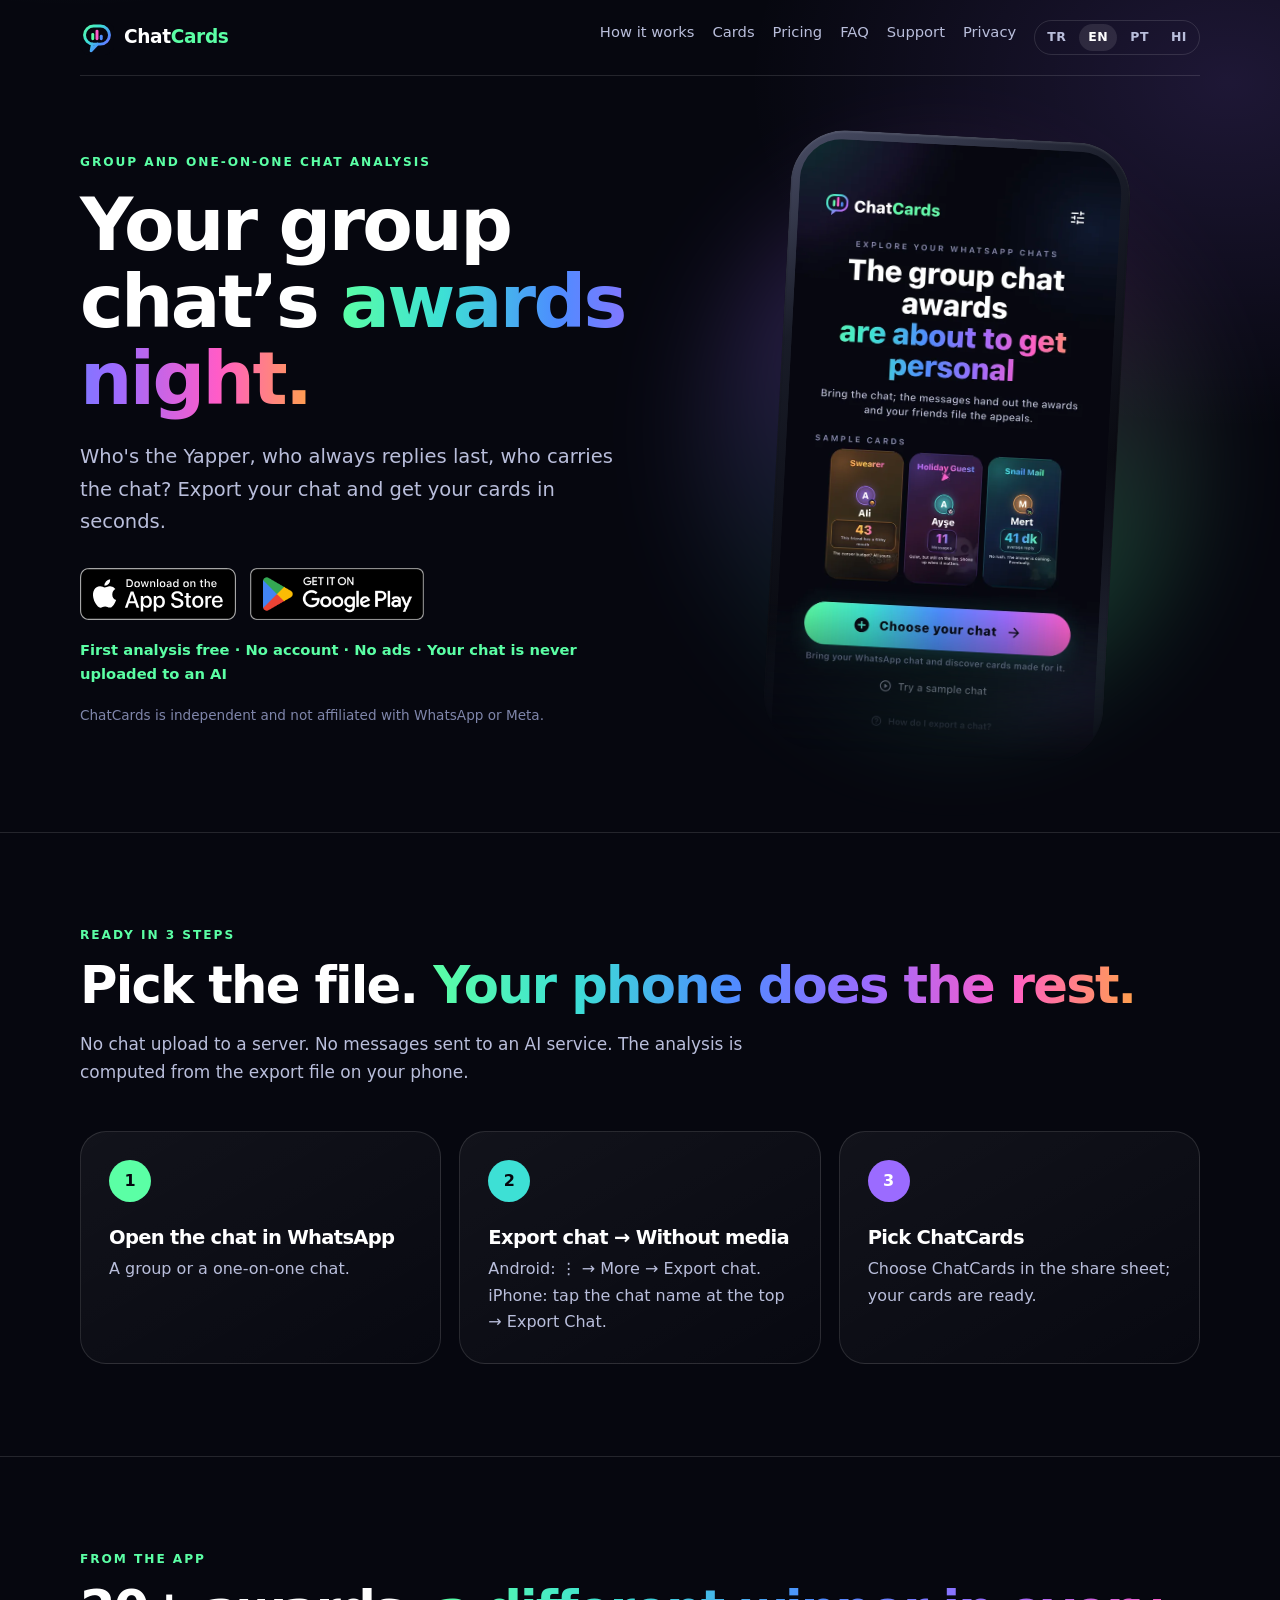
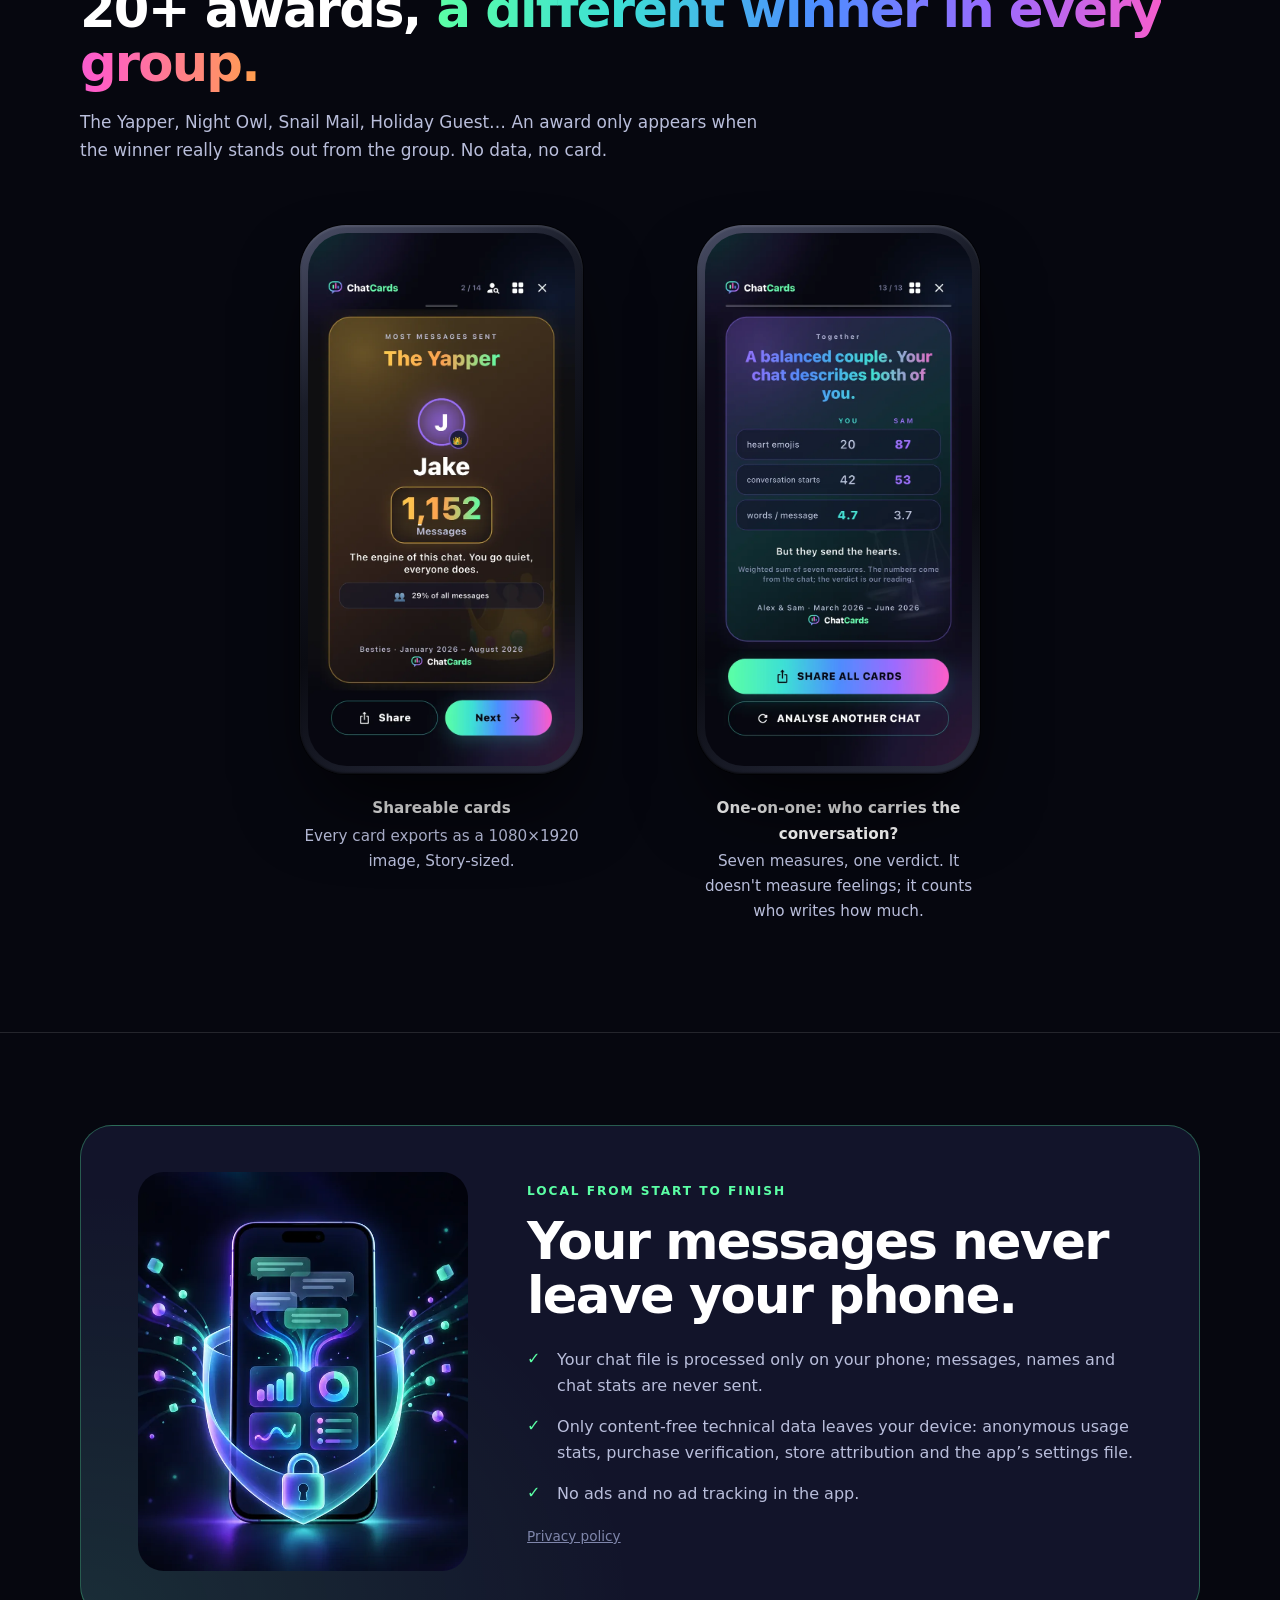
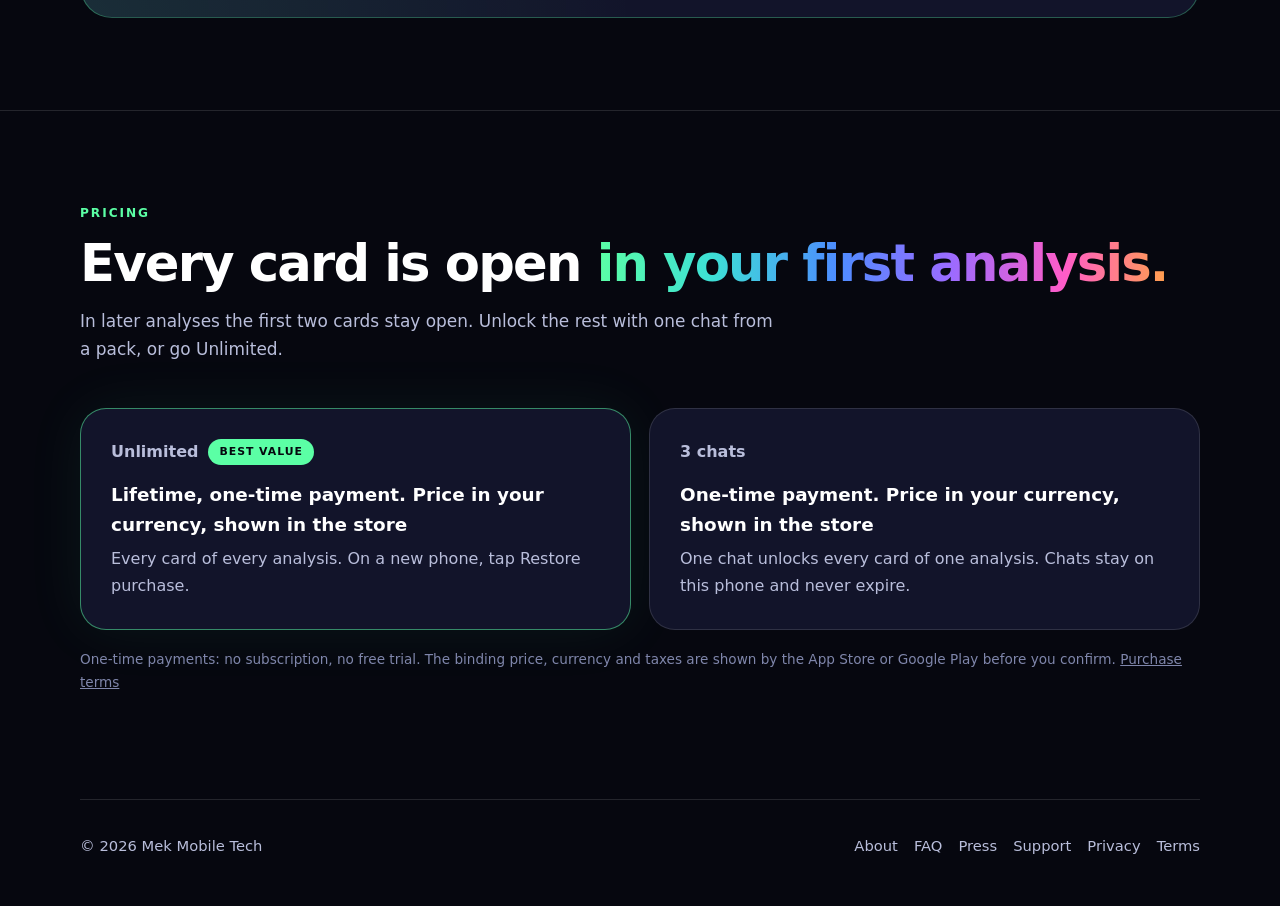
==== commit 9e539400: "deploy: website/dist from chattory@f6d4f13" ====
--- a/index.html
+++ b/index.html
@@ -39,7 +39,7 @@
     <nav class="nav-links" aria-label="Ana menü">
       <a href="#nasil">Nasıl çalışır?</a>
       <a href="#kartlar">Kartlar</a>
-      <a href="#premium">Premium</a>
+      <a href="#premium">Fiyat</a>
       <a href="sss/">SSS</a>
       <a href="support/">Destek</a>
       <a href="privacy/">Gizlilik</a>
@@ -96,7 +96,7 @@
             <figcaption class="shot-caption"><strong>Paylaşılabilir kartlar</strong>Her kart 1080×1920 görsel olarak dışa aktarılır.</figcaption>
           </figure>
           <figure class="shot">
-            <div class="device"><img src="img/paywall.webp" width="700" height="1521" alt="ChatCards Premium ekranı" loading="lazy"></div>
+            <div class="device"><img src="img/paywall.webp" width="700" height="1521" alt="ChatCards satın alma ekranı" loading="lazy"></div>
             <figcaption class="shot-caption"><strong>İki kişilik sohbet</strong>Grup ödüllerinin yanında ikili sohbetlere özel içgörüler.</figcaption>
           </figure>
         </div>
@@ -114,7 +114,7 @@
         <ul class="privacy-points">
           <li>Sohbet dosyası, mesaj metni ve katılımcı adları analiz için bir sunucuya gönderilmez.</li>
           <li>Ham mesajlar analiz tamamlanınca bellekten bırakılır; cihazda yalnızca kartları yeniden açmak için gereken sayımlar kalır.</li>
-          <li>Cihazdan yalnızca içerik taşımayan teknik veriler çıkar: anonim kullanım ölçümü, abonelik doğrulaması, mağaza yönlendirme bilgisi ve uygulamanın ayar dosyası isteği. Sohbet içeriği bunlara eklenmez.</li>
+          <li>Cihazdan yalnızca içerik taşımayan teknik veriler çıkar: anonim kullanım ölçümü, satın alma doğrulaması, mağaza yönlendirme bilgisi ve uygulamanın ayar dosyası isteği. Sohbet içeriği bunlara eklenmez.</li>
           <li>Uygulamada reklam yok, reklam takibi yok.</li>
           </ul>
           <p class="fine"><a href="privacy/">Gizlilik politikası</a> · <a href="sss/#gizlilik">Mesajlarım bir yere gönderiliyor mu?</a></p>
@@ -124,25 +124,25 @@
 
     <section id="premium" class="section">
       <div class="shell">
-        <p class="eyebrow">Premium</p>
+        <p class="eyebrow">Fiyat</p>
         <h2>İlk analiz <span class="gradient-text">tamamen açık.</span></h2>
-        <p class="section-intro">Sonraki analizlerde ilk iki kart açık kalır. Premium ile her analizde bulunan bütün kartları görürsün.</p>
+        <p class="section-intro">Sonraki analizlerde ilk iki kart açık kalır. Kalan kartları bir sohbet hakkıyla ya da Sınırsız ile açarsın.</p>
         <div>
             <div class="price-box">
               <article class="plan recommended">
-                <div class="plan-name">Yıllık <span class="tag">Önerilen</span></div>
-                <div class="price">300 TL <small>/ yıl</small></div>
-                <p class="price-note">Aylık karşılığı 25 TL</p>
-                <p class="price-copy">Uygun yeni abonelere mağaza tarafından 3 gün ücretsiz deneme sunulur.</p>
+                <div class="plan-name">Sınırsız <span class="tag">En avantajlı</span></div>
+                <div class="price">149,99 TL <small>/ ömür boyu</small></div>
+                <p class="price-note">Tek seferlik</p>
+                <p class="price-copy">Bütün analizlerin bütün kartları açılır. Yeni telefonda Satın alımı geri yükle ile geri gelir.</p>
               </article>
               <article class="plan">
-                <div class="plan-name">Aylık</div>
-                <div class="price">50 TL <small>/ ay</small></div>
-                <p class="price-note">Esnek plan</p>
-                <p class="price-copy">Bağlayıcı fiyat, para birimi ve vergiler satın alma onayından önce App Store veya Google Play tarafından gösterilir.</p>
+                <div class="plan-name">3 sohbet</div>
+                <div class="price">49,99 TL <small>/ tek seferlik</small></div>
+                <p class="price-note">Sohbet başı 16,66 TL</p>
+                <p class="price-copy">Bir sohbet hakkı, bir analizin bütün kartlarını açar. Haklar bu telefonda saklanır, süresi dolmaz.</p>
               </article>
             </div>
-          <p class="fine">Haftalık abonelik yok. Abonelik otomatik yenilenir ve mağaza hesabından istediğin zaman iptal edilebilir. <a href="subscription-terms/">Abonelik koşulları</a> · <a href="sss/#fiyat">Ücretsiz analiz nasıl işliyor?</a></p>
+          <p class="fine">Tek seferlik ödeme; abonelik yok, ücretsiz deneme yok. Bağlayıcı fiyat satın alma onayından önce App Store veya Google Play tarafından gösterilir. <a href="subscription-terms/">Satın alma koşulları</a> · <a href="sss/#fiyat">Ücretsiz analiz nasıl işliyor?</a></p>
         </div>
       </div>
     </section>
@@ -150,7 +150,7 @@
 
   <footer class="shell footer">
     <span>© 2026 Mek Mobile Tech</span>
-    <div class="footer-links"><a href="about/">Hakkımızda</a><a href="sss/">SSS</a><a href="press/">Basın</a><a href="support/">Destek</a><a href="privacy/">Gizlilik</a><a href="terms/">Kullanım koşulları</a><a href="subscription-terms/">Abonelik koşulları</a></div>
+    <div class="footer-links"><a href="about/">Hakkımızda</a><a href="sss/">SSS</a><a href="press/">Basın</a><a href="support/">Destek</a><a href="privacy/">Gizlilik</a><a href="terms/">Kullanım koşulları</a><a href="subscription-terms/">Satın alma koşulları</a></div>
   </footer>
   <script type="module">
     // Rozetler kampanya parametresiyle mağazaya gider; v1.0 uygulamasının
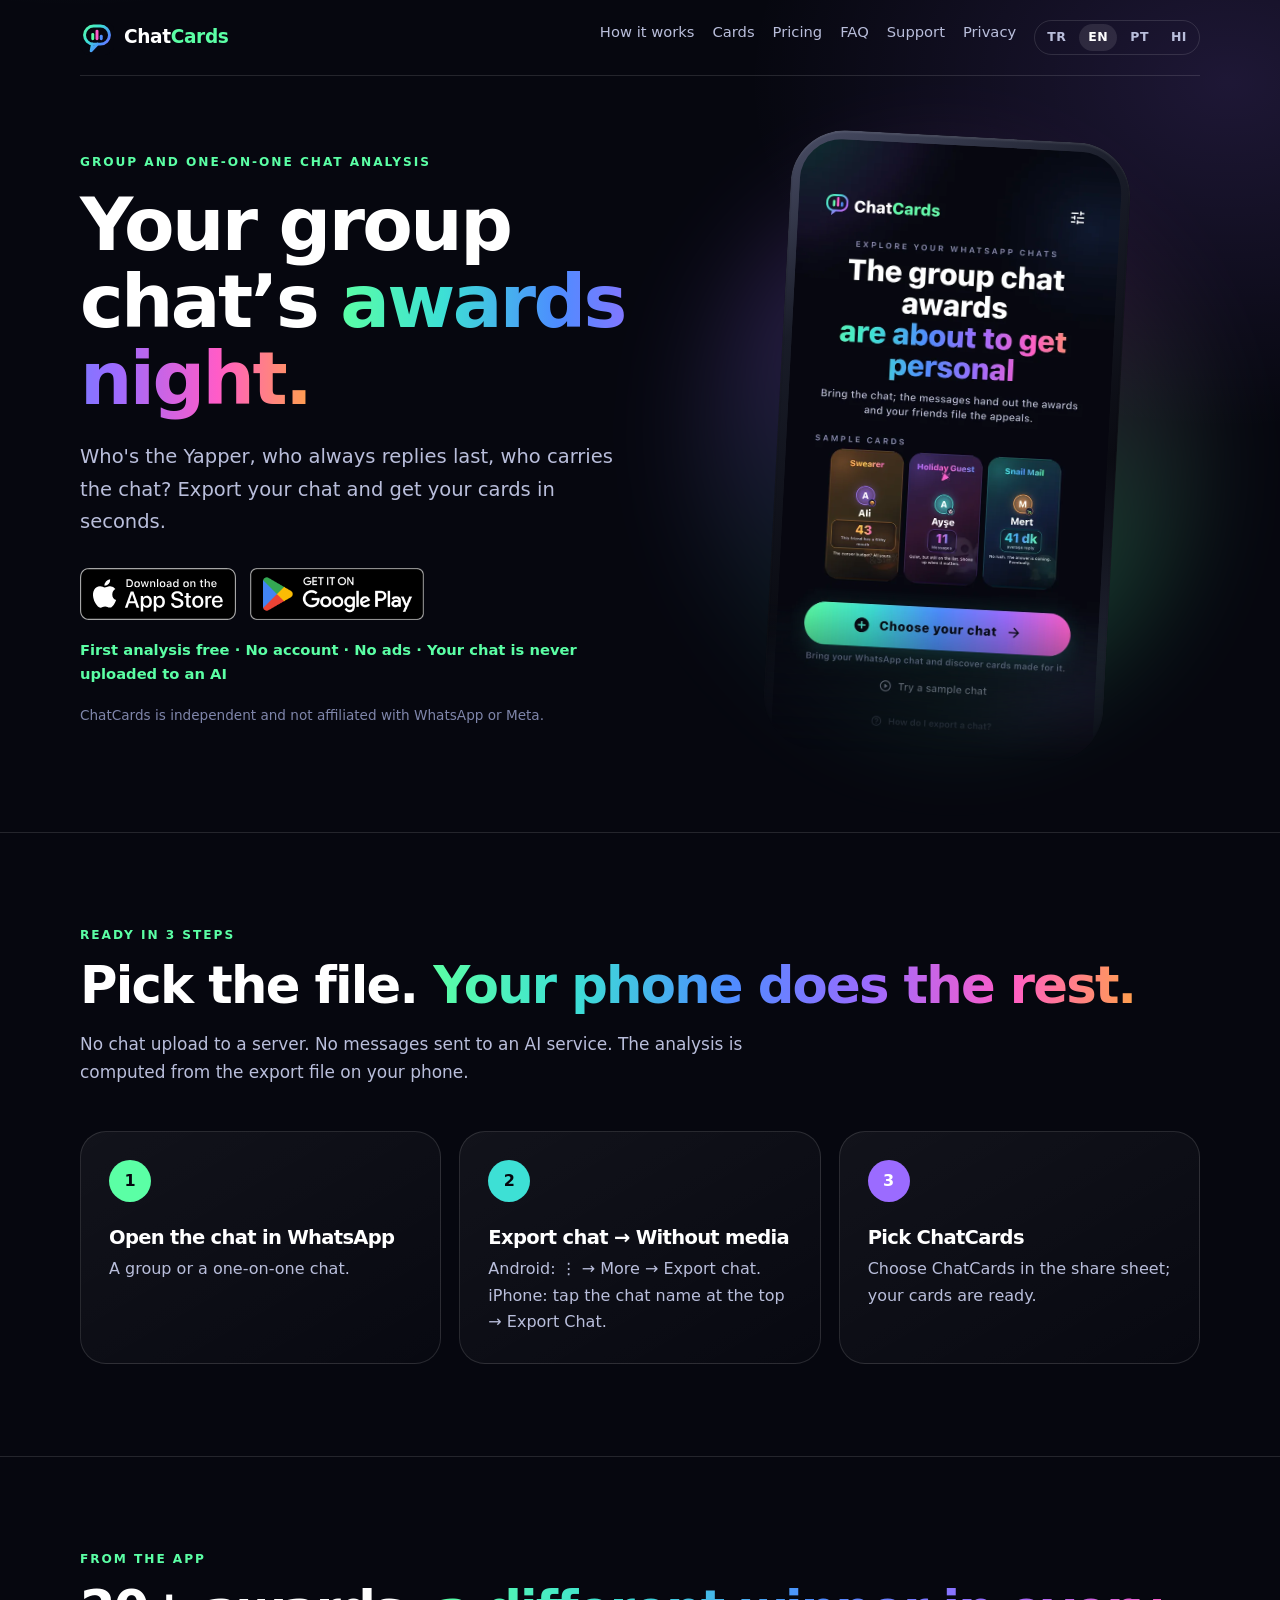
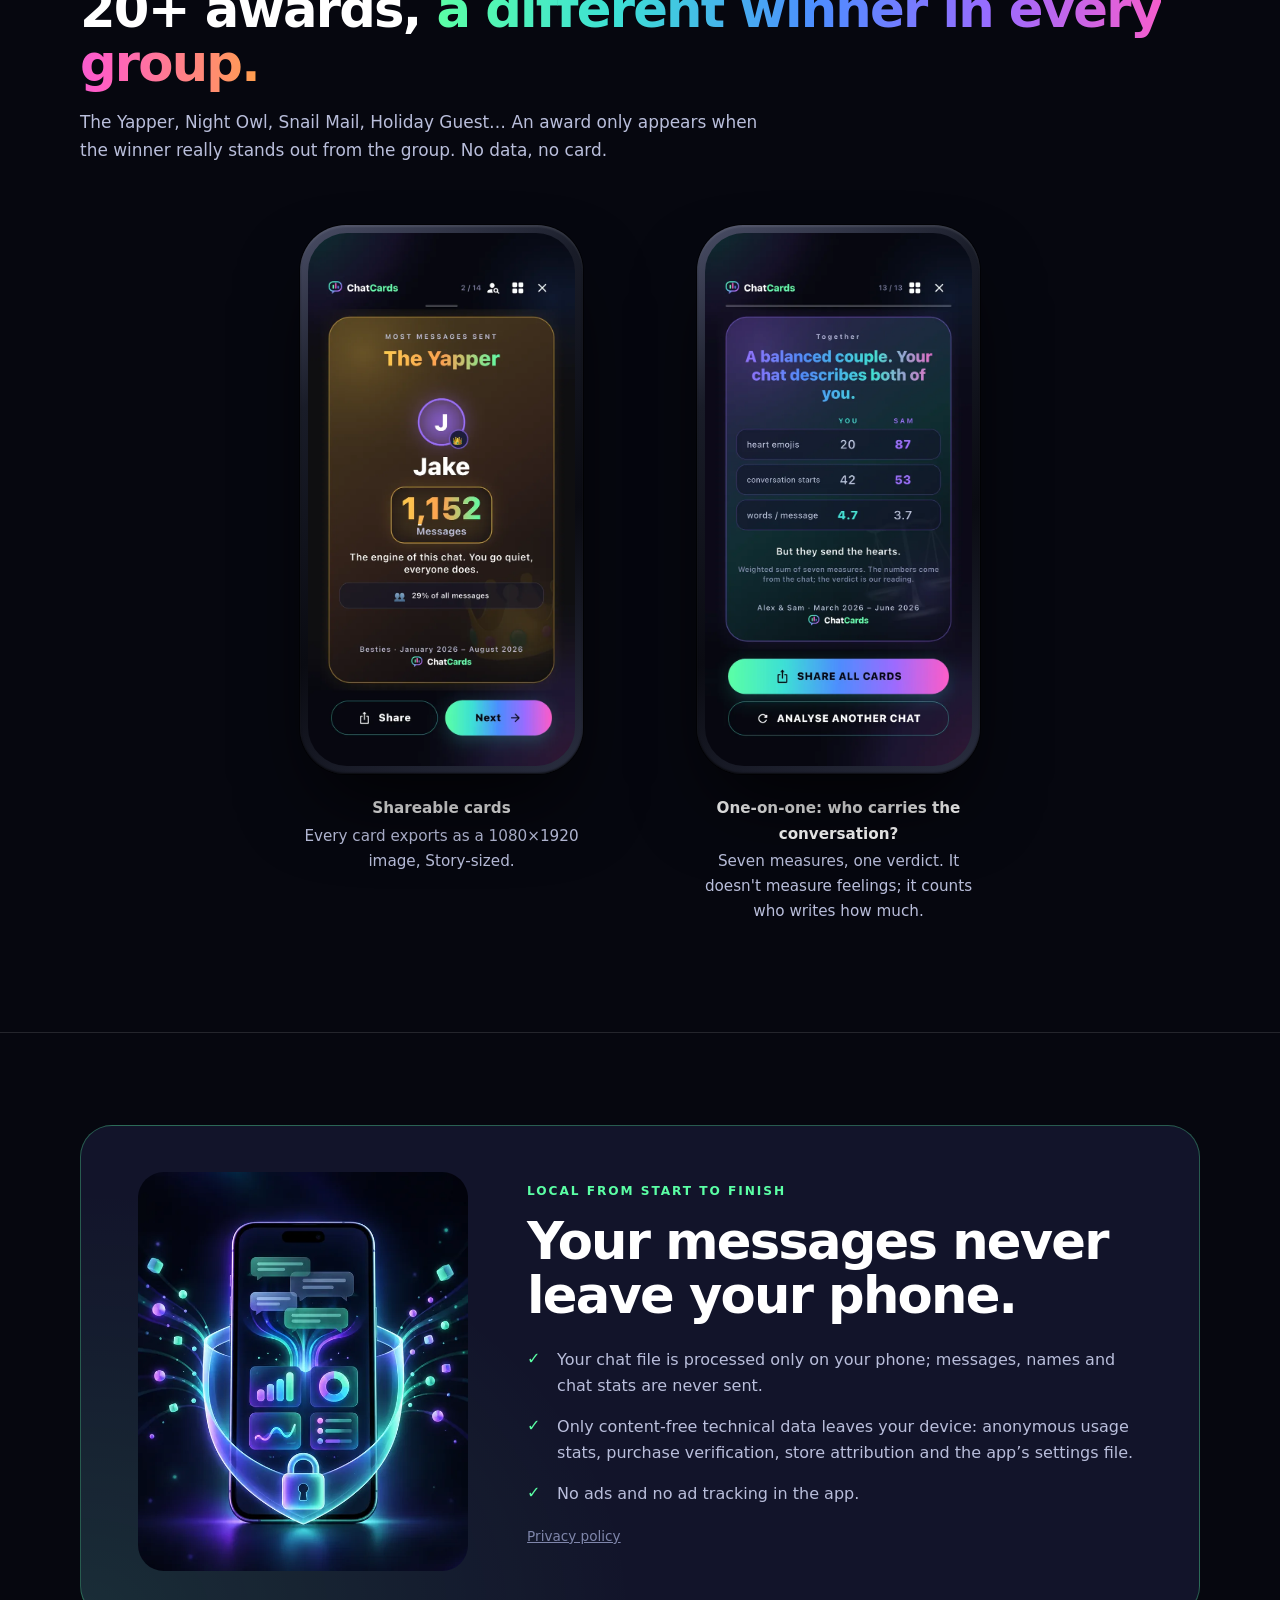
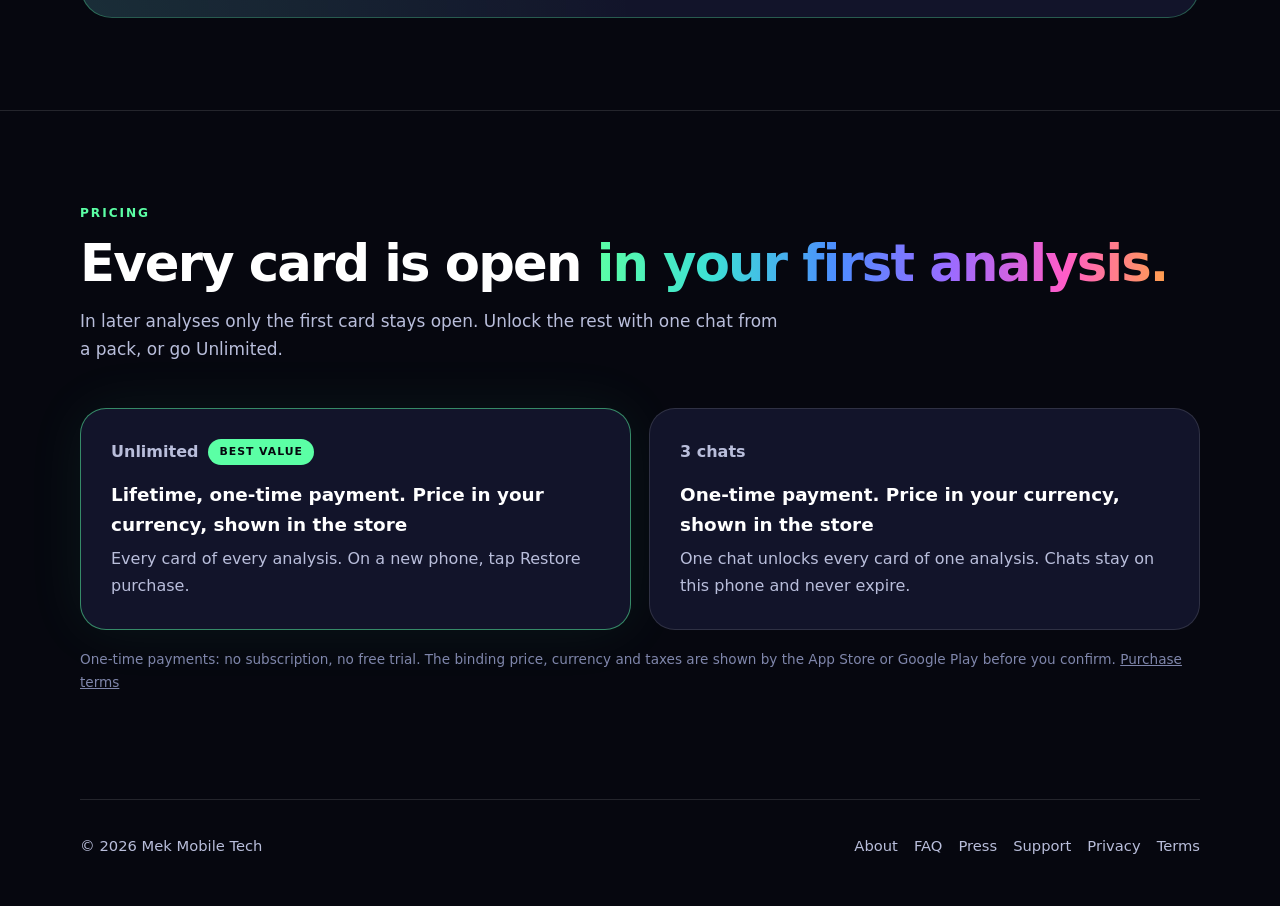
==== commit 031e09b7: "deploy: website/dist from chattory@3552484 (build 20 free-card rule) Only the first card stays open " ====
--- a/index.html
+++ b/index.html
@@ -126,7 +126,7 @@
       <div class="shell">
         <p class="eyebrow">Fiyat</p>
         <h2>İlk analiz <span class="gradient-text">tamamen açık.</span></h2>
-        <p class="section-intro">Sonraki analizlerde ilk iki kart açık kalır. Kalan kartları bir sohbet hakkıyla ya da Sınırsız ile açarsın.</p>
+        <p class="section-intro">Sonraki analizlerde yalnızca ilk kart açık kalır. Kalan kartları bir sohbet hakkıyla ya da Sınırsız ile açarsın.</p>
         <div>
             <div class="price-box">
               <article class="plan recommended">
